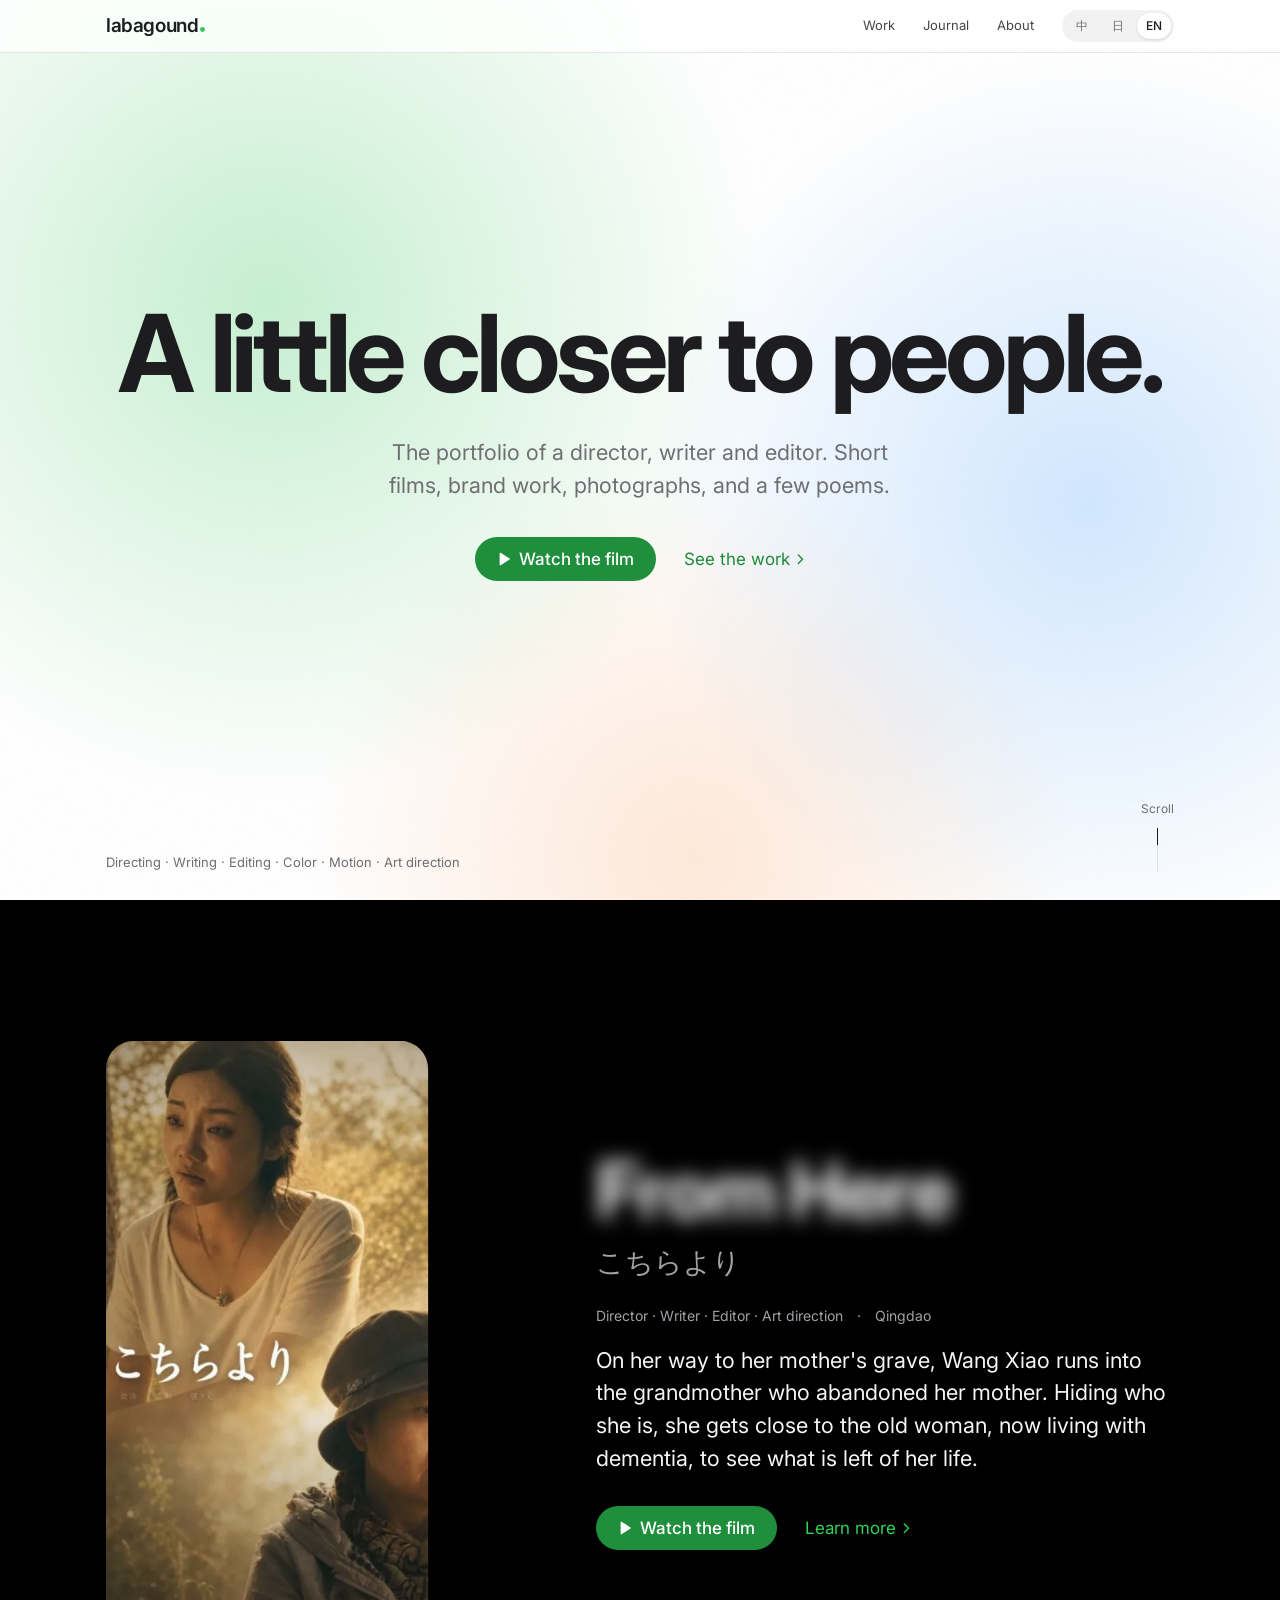
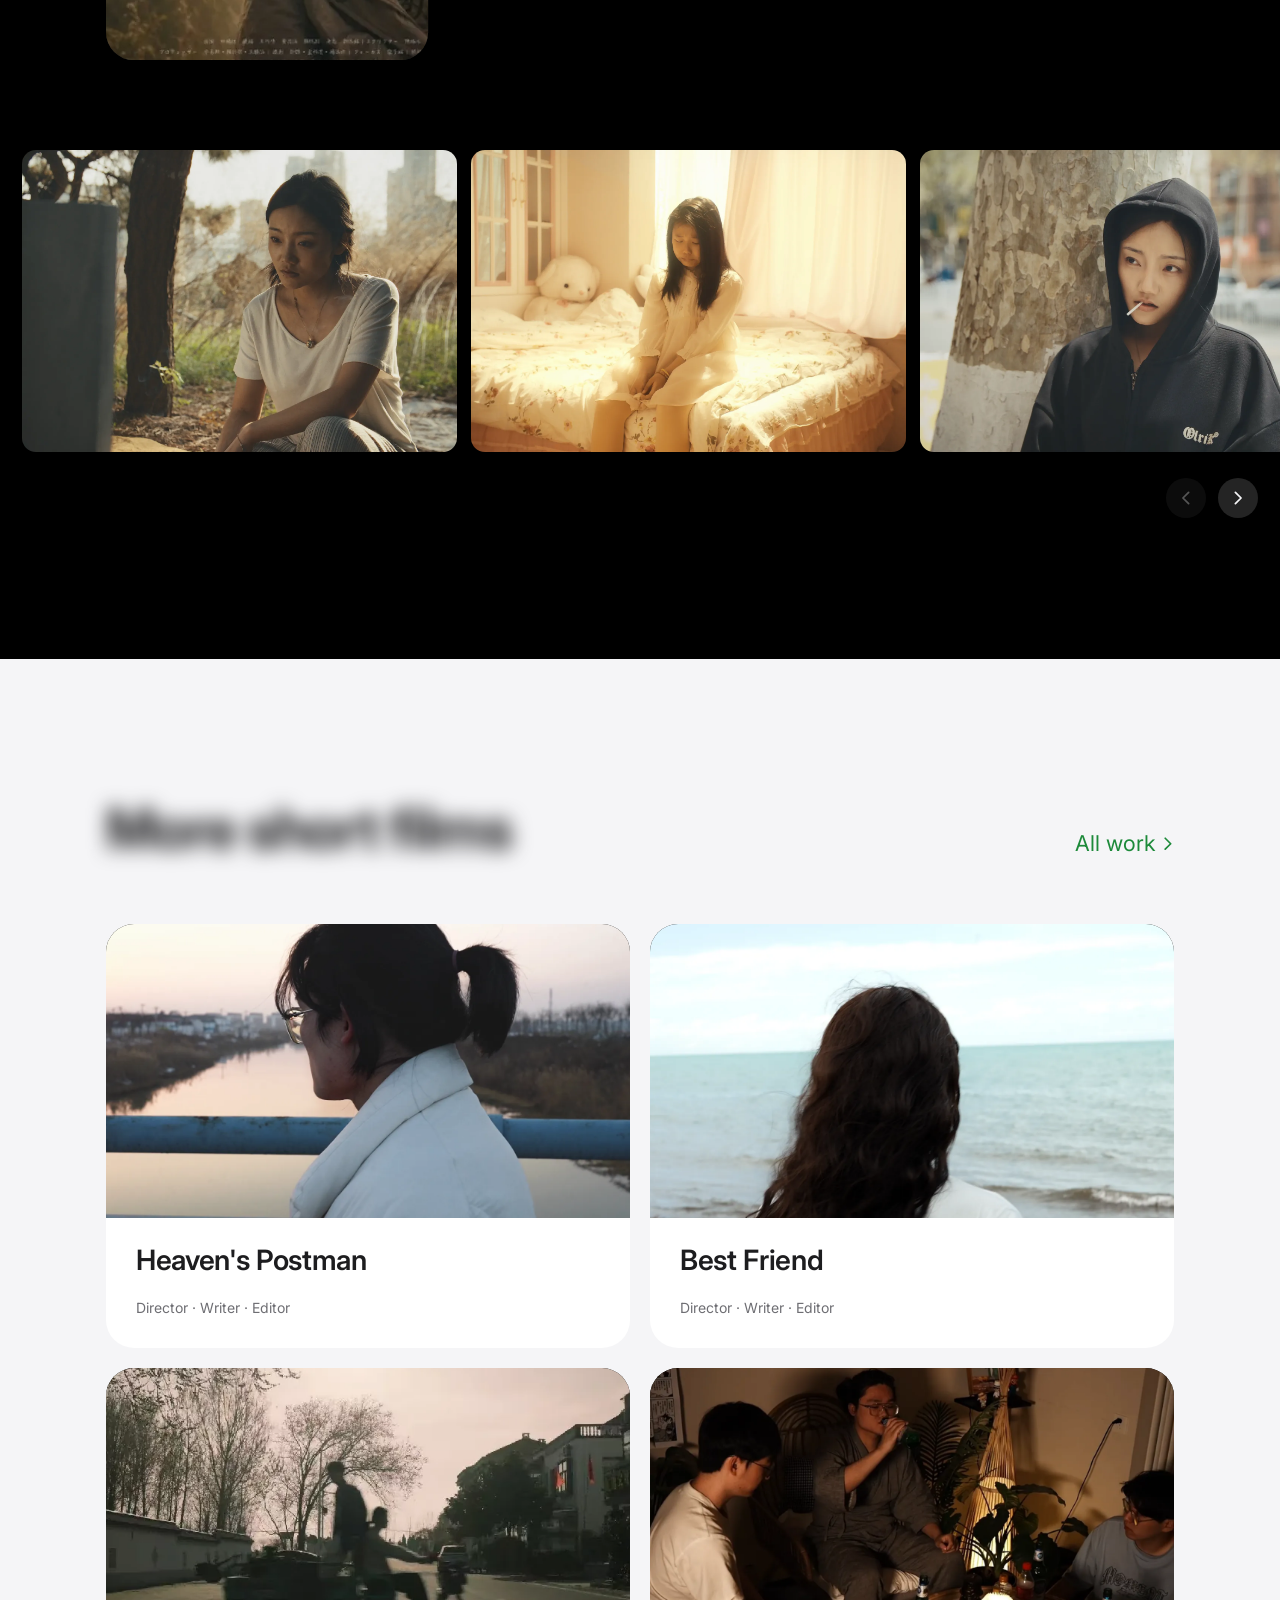
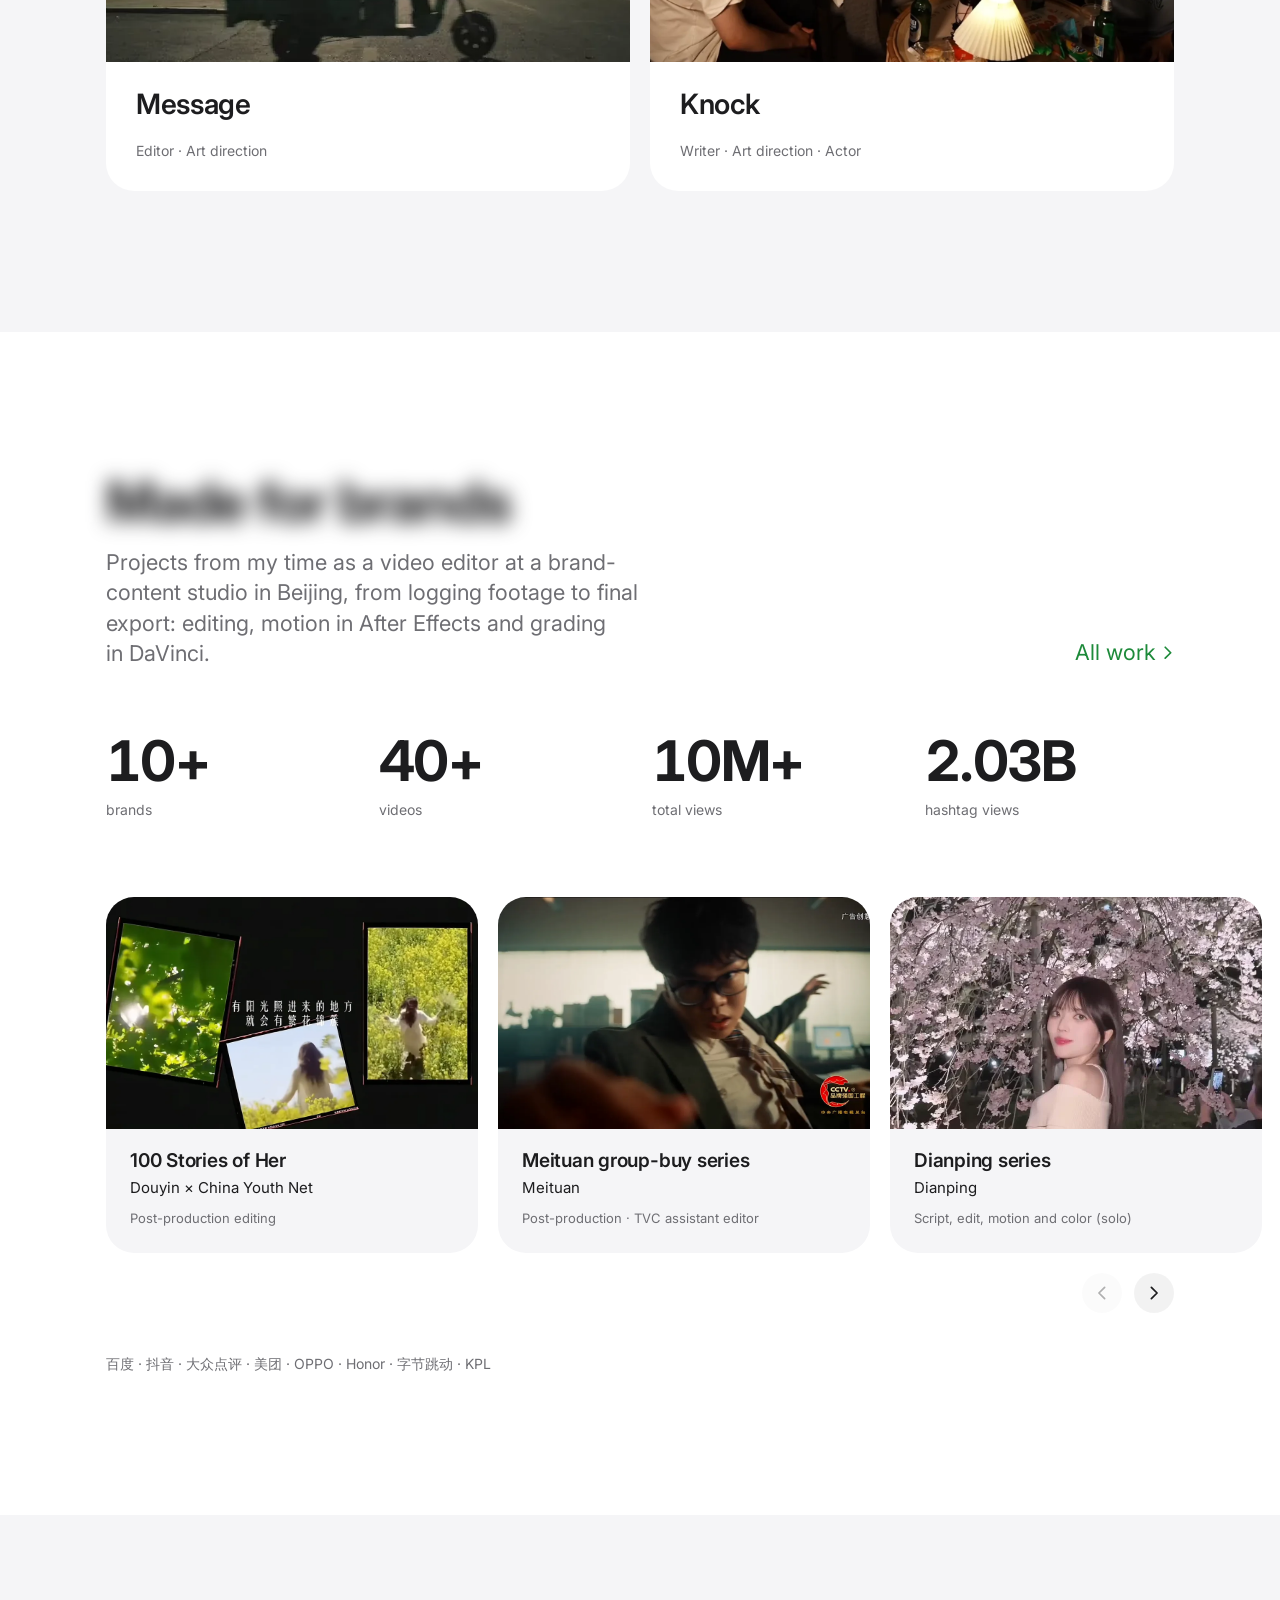
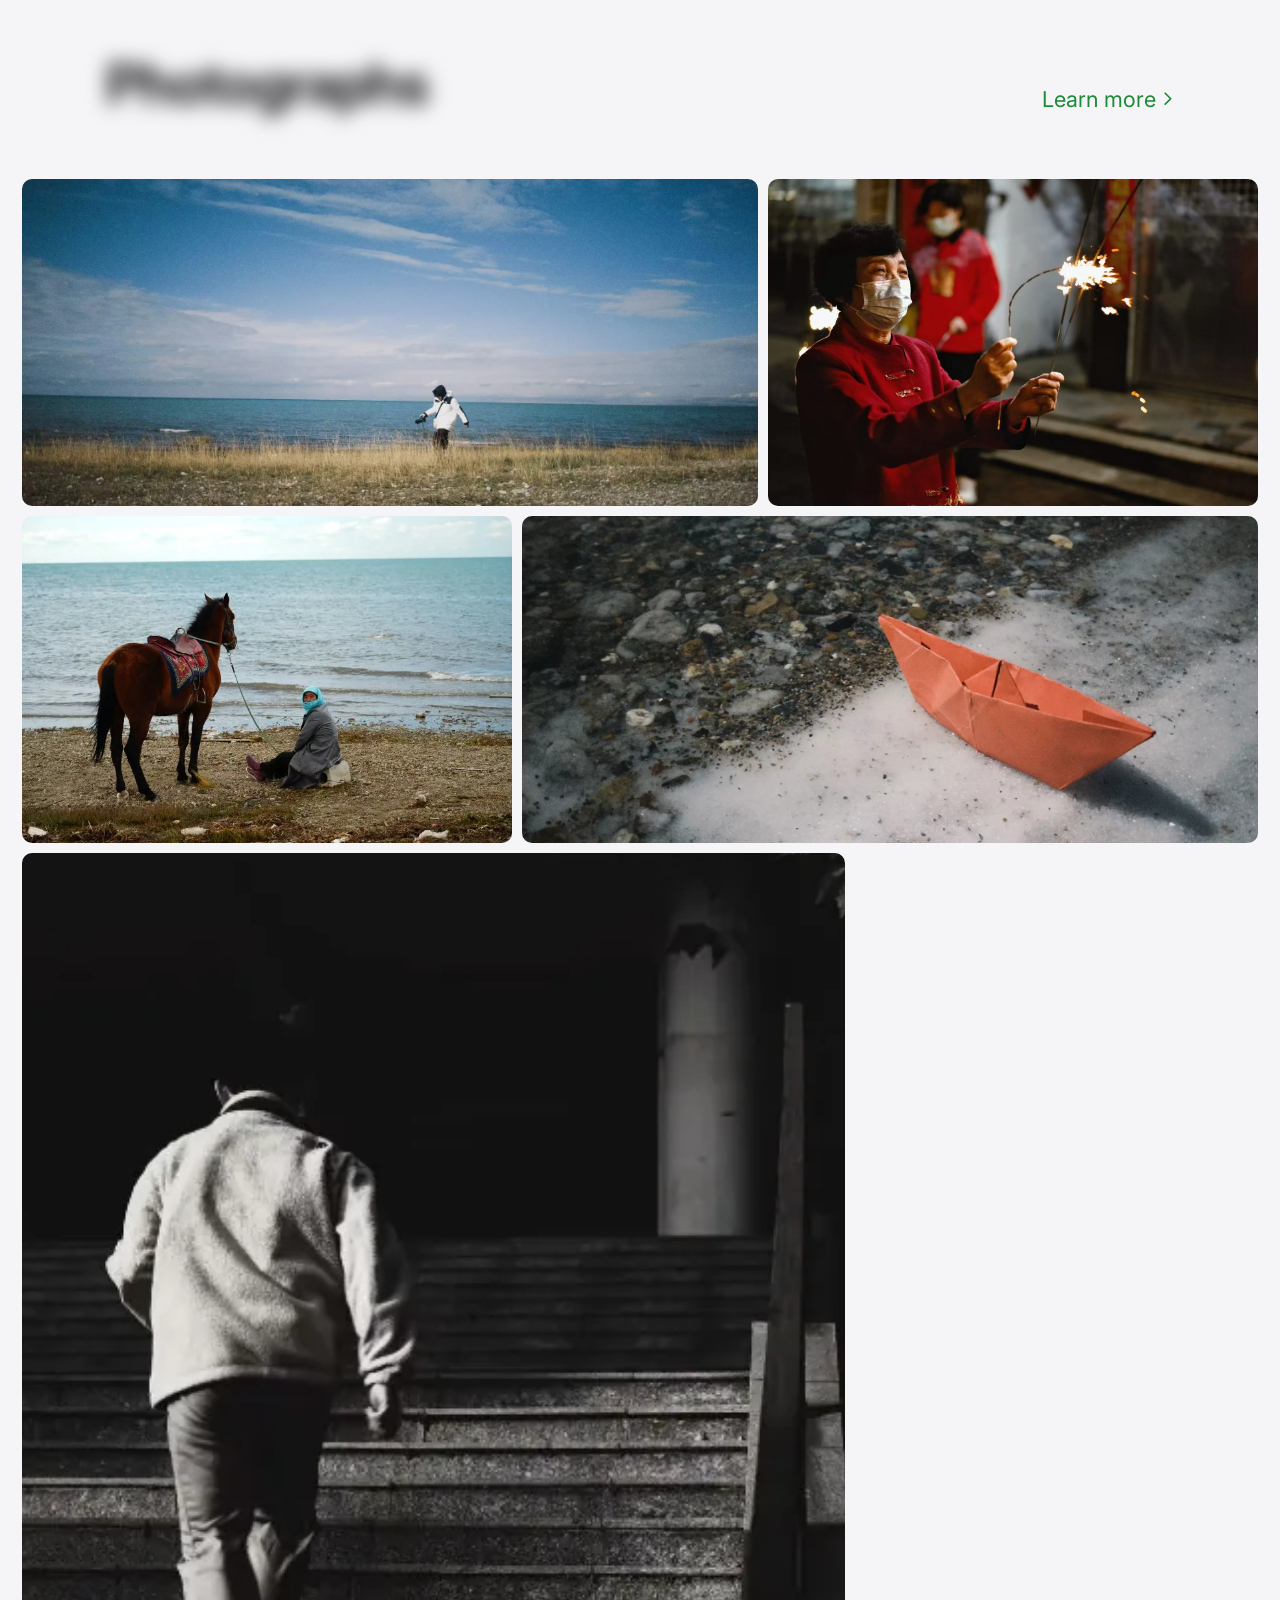
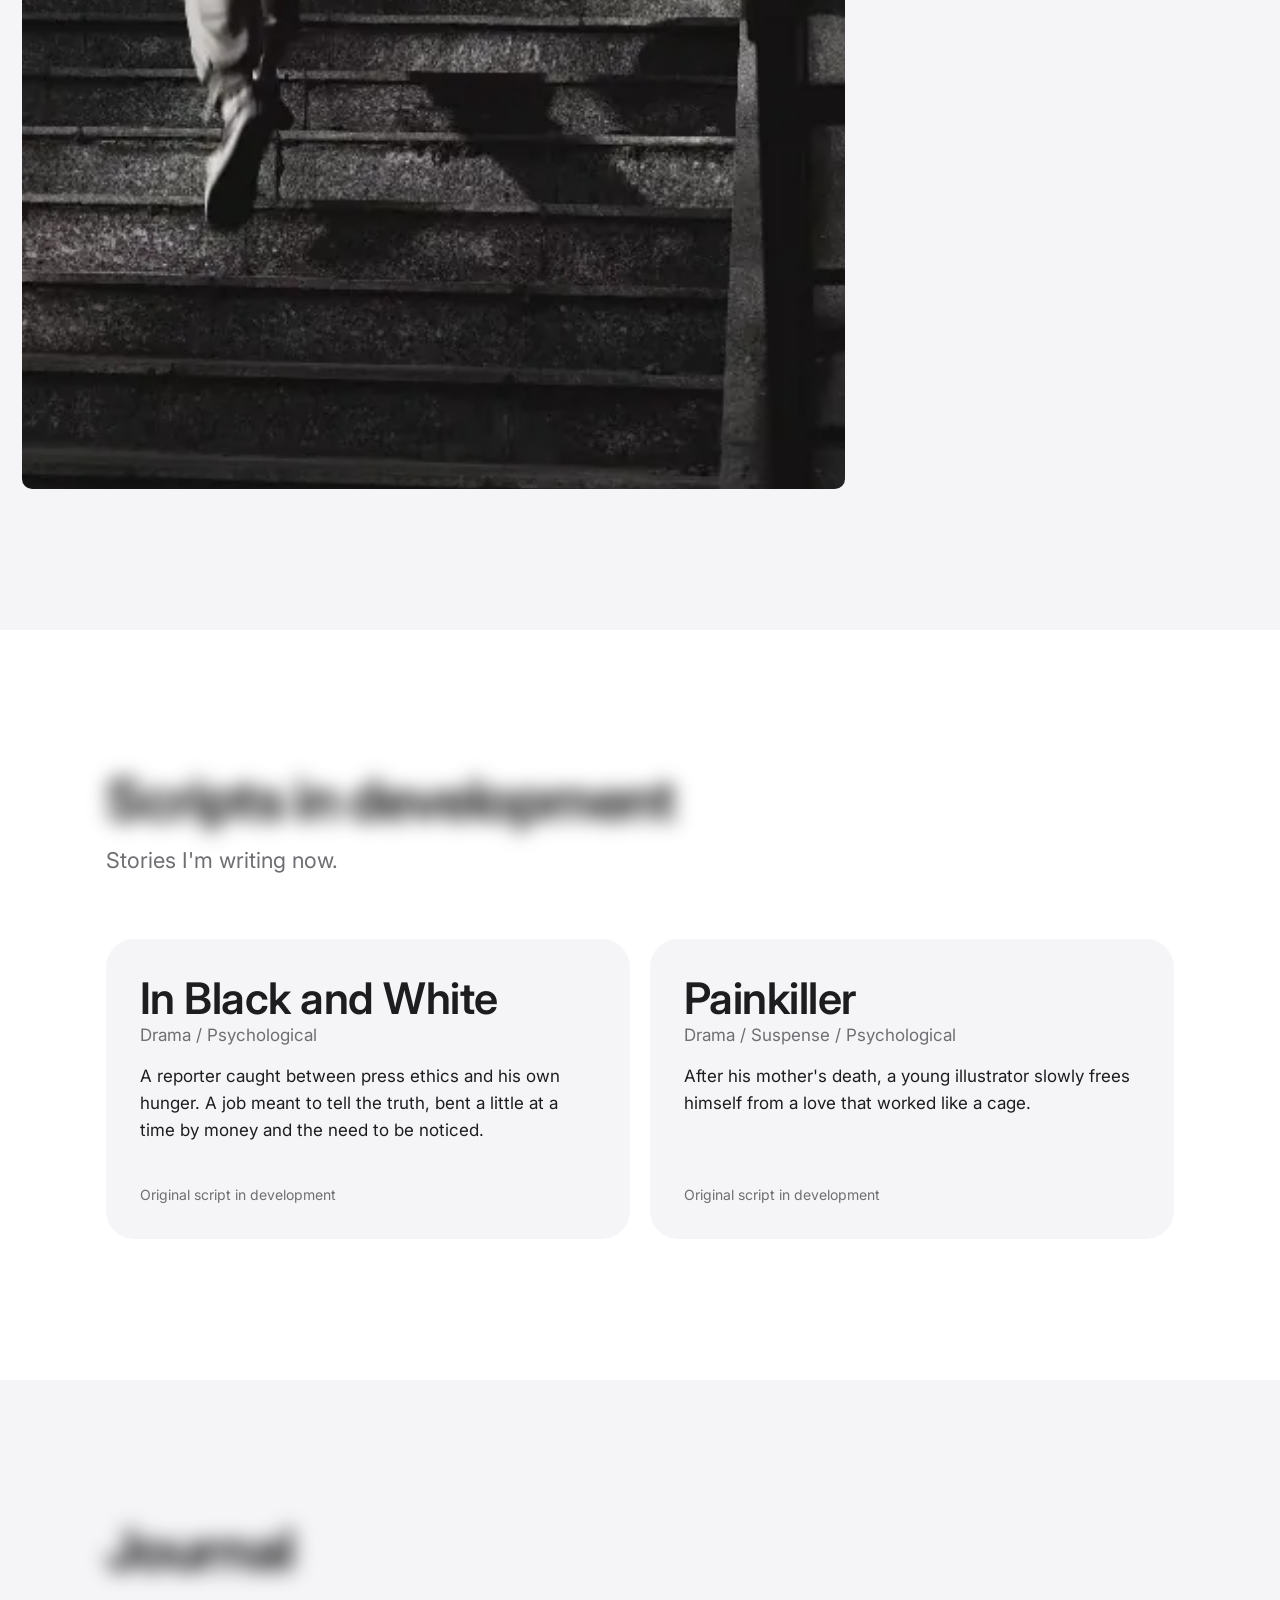
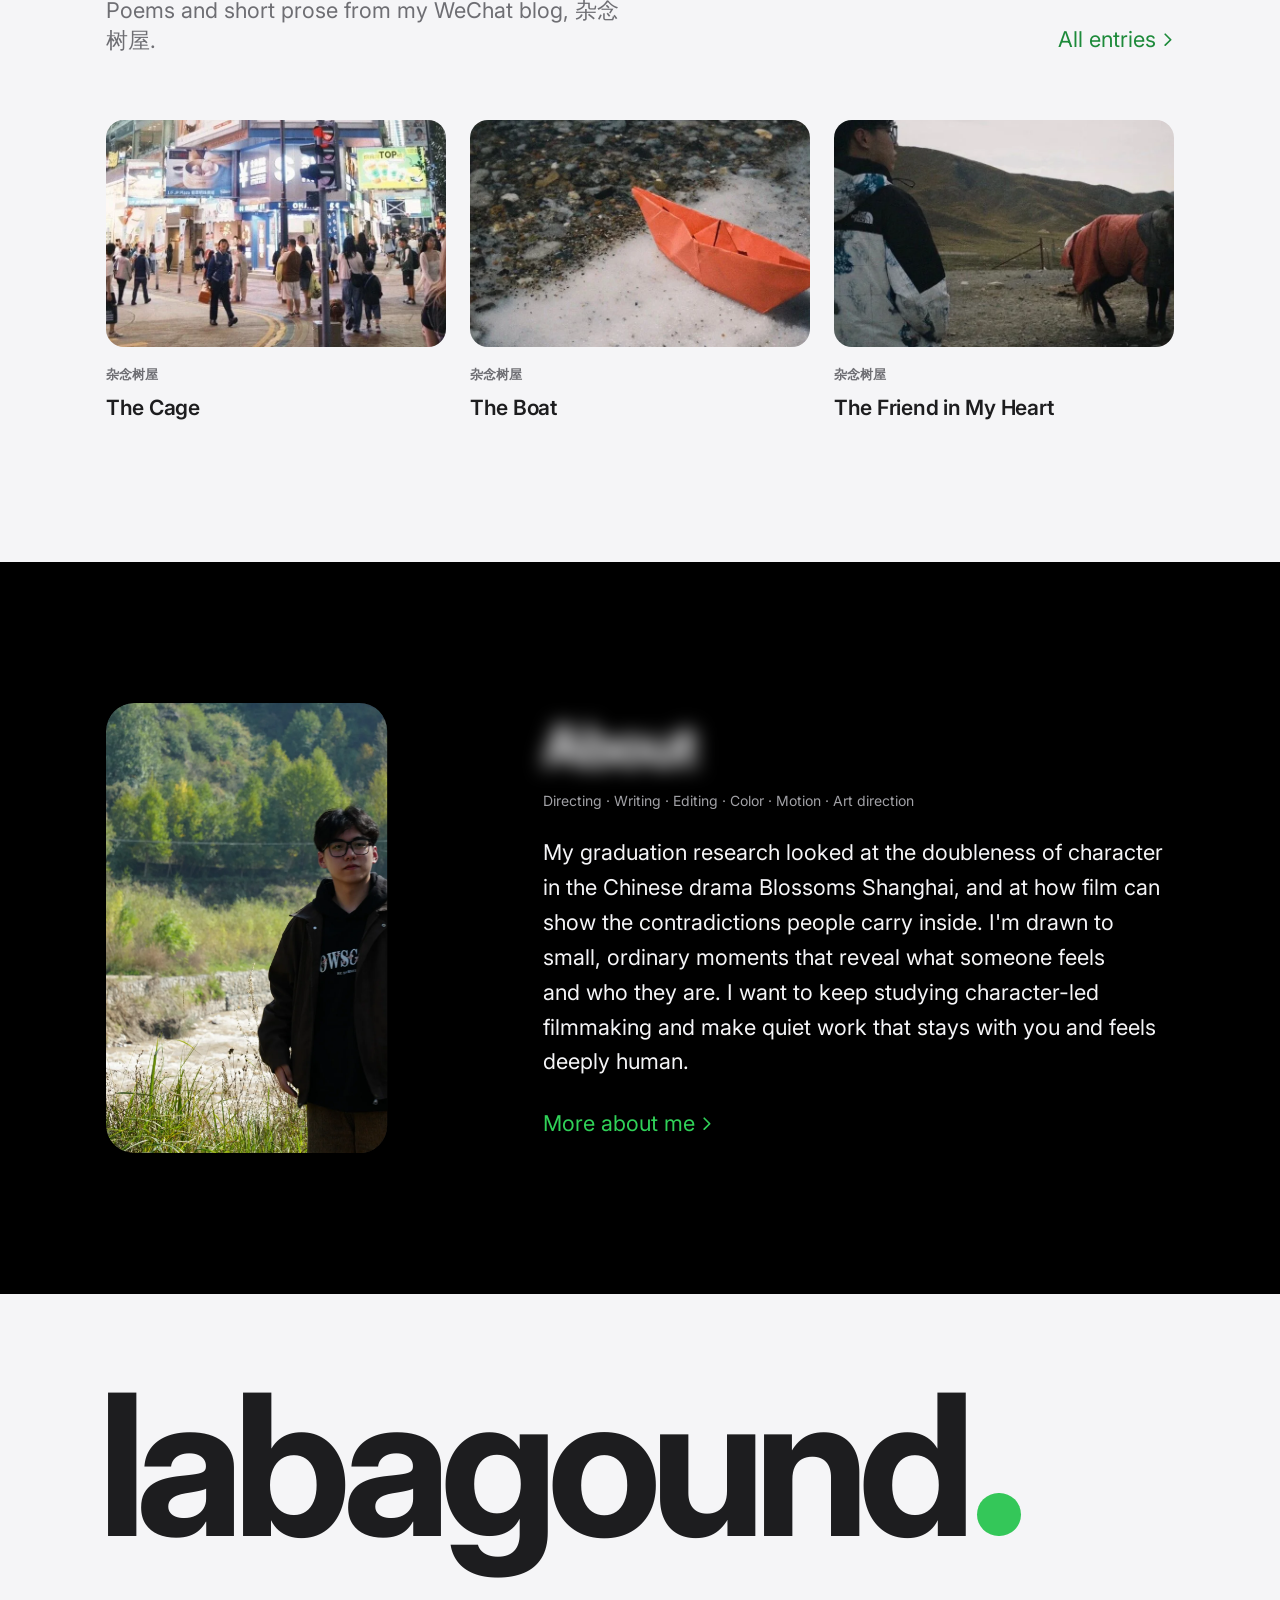
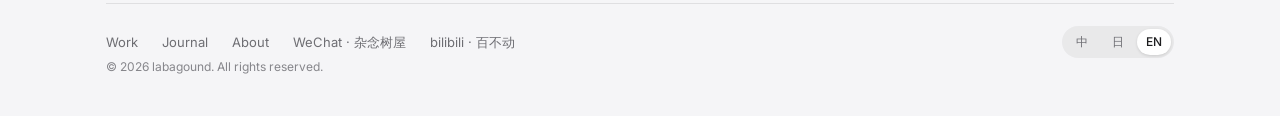
==== index.html @ 17f880ca "labagound website: portfolio + journal (zh/ja/en) Static site for labagound.cc. Content lives in con" ====
<!doctype html>
<html lang="ja">
<head>
<meta charset="utf-8">
<meta name="viewport" content="width=device-width, initial-scale=1, viewport-fit=cover">
<title>labagound</title>
<meta name="description" content="">
<meta name="theme-color" content="#ffffff" media="(prefers-color-scheme: light)">
<meta name="theme-color" content="#000000" media="(prefers-color-scheme: dark)">
<link rel="preconnect" href="https://fonts.googleapis.com">
<link rel="preconnect" href="https://fonts.gstatic.com" crossorigin>
<link rel="stylesheet" href="https://fonts.googleapis.com/css2?family=Inter:wght@400;500;600;700&display=swap">
<link rel="stylesheet" href="assets/site.css">
<link rel="icon" href="data:image/svg+xml,%3Csvg xmlns='http://www.w3.org/2000/svg' viewBox='0 0 32 32'%3E%3Crect width='32' height='32' rx='8' fill='%23000'/%3E%3Crect x='6' y='11' width='20' height='10' rx='1.5' fill='%23fff'/%3E%3C/svg%3E">
</head>
<body>
<header class="nav" id="nav"></header>
<main id="main"></main>
<footer class="foot" id="foot"></footer>
<noscript><p style="padding:40px;text-align:center">This site needs JavaScript. / 本网站需要 JavaScript。 / このサイトには JavaScript が必要です。</p></noscript>
<script src="content/content.js"></script>
<script src="assets/site.js"></script>
</body>
</html>
---- assets/site.css ----
/* labagound — layout: Apple-style alternating bands (white / soft grey / cinema black),
   one 1068px reading grid, media allowed to run to 1440px; every work is seen through a film frame. */
:root {
  --bg: #ffffff;
  --bg-alt: #f5f5f7;
  --surface: #ffffff;
  --ink: #1d1d1f;
  --ink-2: #6e6e73;
  --ink-3: #86868b;
  --link: #1d8a3a;
  --btn: #1f8f3d;
  --btn-hover: #239b44;
  --btn-ink: #ffffff;
  --nav-bg: rgba(255, 255, 255, 0.76);
  --line: rgba(0, 0, 0, 0.09);
  --chip: rgba(0, 0, 0, 0.05);
  --chip-on: #1d1d1f;
  --chip-on-ink: #ffffff;
  --cinema: #000000;
  --cinema-alt: #161617;
  --cinema-ink: #f5f5f7;
  --cinema-2: #a1a1a6;
  --cinema-link: #30d158;
  --frame: #000000;
  --sel: rgba(52, 199, 89, 0.24);
  --focus: #1f8f3d;
  --dot: #34c759;
  --orb-1: rgba(52, 199, 89, 0.28);
  --orb-2: rgba(64, 156, 255, 0.24);
  --orb-3: rgba(255, 170, 110, 0.26);
  --grain-o: 0.05;

  --f-latin: "SF Pro Display", "SF Pro Text", -apple-system, BlinkMacSystemFont, "Inter", "Helvetica Neue", Helvetica, Arial;
  --f-zh: "PingFang SC", "Hiragino Sans GB", "Noto Sans SC", "Noto Sans CJK SC", "Microsoft YaHei", sans-serif;
  --f-ja: "Hiragino Sans", "Hiragino Kaku Gothic ProN", "Noto Sans JP", "Noto Sans CJK JP", "Yu Gothic", YuGothic, Meiryo, sans-serif;

  --t-hero: clamp(44px, 7.4vw, 96px);
  --t-h1: clamp(40px, 6vw, 80px);
  --t-h2: clamp(32px, 4.6vw, 56px);
  --t-h3: clamp(22px, 2.3vw, 28px);
  --t-lead: clamp(19px, 1.7vw, 24px);
  --t-body: 17px;
  --t-small: 14px;
  --t-micro: 12px;

  --wrap: 1068px;
  --wide: 1440px;
  --r-tile: 28px;
  --r-img: 18px;
  --band: clamp(88px, 11vw, 160px);
  --ease: cubic-bezier(0.22, 1, 0.36, 1);
}
@media (prefers-color-scheme: dark) {
  :root:not([data-theme="light"]) {
    --bg: #000000; --bg-alt: #101011; --surface: #1d1d1f; --ink: #f5f5f7; --ink-2: #a1a1a6; --ink-3: #86868b;
    --link: #30d158; --btn: #1f8f3d; --btn-hover: #26a046; --btn-ink: #ffffff; --nav-bg: rgba(22, 22, 23, 0.76);
    --line: rgba(255, 255, 255, 0.12); --chip: rgba(255, 255, 255, 0.08); --chip-on: #f5f5f7; --chip-on-ink: #1d1d1f;
    --cinema: #000000; --cinema-alt: #161617; --cinema-ink: #f5f5f7; --cinema-2: #a1a1a6; --cinema-link: #30d158;
    --frame: #000000; --sel: rgba(48, 209, 88, 0.30); --focus: #30d158; --dot: #30d158; --orb-1: rgba(48, 209, 88, 0.16); --orb-2: rgba(41, 151, 255, 0.16); --orb-3: rgba(255, 159, 90, 0.10); --grain-o: 0.08;
    color-scheme: dark;
  }
}
:root[data-theme="dark"] {
  --bg: #000000; --bg-alt: #101011; --surface: #1d1d1f; --ink: #f5f5f7; --ink-2: #a1a1a6; --ink-3: #86868b;
  --link: #30d158; --btn: #1f8f3d; --btn-hover: #26a046; --btn-ink: #ffffff; --nav-bg: rgba(22, 22, 23, 0.76);
  --line: rgba(255, 255, 255, 0.12); --chip: rgba(255, 255, 255, 0.08); --chip-on: #f5f5f7; --chip-on-ink: #1d1d1f;
  --cinema: #000000; --cinema-alt: #161617; --cinema-ink: #f5f5f7; --cinema-2: #a1a1a6; --cinema-link: #30d158;
  --frame: #000000; --sel: rgba(48, 209, 88, 0.30); --focus: #30d158; --dot: #30d158; --orb-1: rgba(48, 209, 88, 0.16); --orb-2: rgba(41, 151, 255, 0.16); --orb-3: rgba(255, 159, 90, 0.10); --grain-o: 0.08;
  color-scheme: dark;
}

/* ---------- base ---------- */
*, *::before, *::after { box-sizing: border-box; }
html { -webkit-text-size-adjust: 100%; scroll-padding-top: calc(64px + env(safe-area-inset-top, 0px)); }
body {
  margin: 0;
  background: var(--bg);
  color: var(--ink);
  font-family: var(--f-latin), var(--f-zh);
  font-size: var(--t-body);
  line-height: 1.5;
  -webkit-font-smoothing: antialiased;
  -moz-osx-font-smoothing: grayscale;
  text-rendering: optimizeLegibility;
  overflow-x: hidden;
}
html:lang(ja) body { font-family: var(--f-latin), var(--f-ja); line-height: 1.7; }
html:lang(zh-CN) body { font-family: var(--f-latin), var(--f-zh); line-height: 1.7; }
body::before { content: ""; position: fixed; inset: 0 0 auto; height: env(safe-area-inset-top, 0px); z-index: 60; background: var(--nav-bg); }
::selection { background: var(--sel); }
img { max-width: 100%; display: block; }
a { color: var(--link); text-decoration: none; text-underline-offset: 0.18em; }
a:hover { text-decoration: underline; }
:focus-visible { outline: 2px solid var(--focus); outline-offset: 3px; border-radius: 6px; }
button { font: inherit; color: inherit; }
h1, h2, h3 { margin: 0; text-wrap: balance; font-weight: 700; }
p { margin: 0; text-wrap: pretty; }
html:lang(en) h1, html:lang(en) h2 { letter-spacing: -0.022em; }
html:lang(en) h3 { letter-spacing: -0.012em; }
.num { font-variant-numeric: tabular-nums; }

* { scrollbar-width: thin; scrollbar-color: var(--ink-3) transparent; }
::-webkit-scrollbar { height: 8px; width: 10px; }
::-webkit-scrollbar-thumb { background: var(--ink-3); border-radius: 8px; border: 2px solid transparent; background-clip: content-box; }

.wrap, .wide {
  margin-inline: auto;
  padding-left: max(22px, env(safe-area-inset-left, 0px));
  padding-right: max(22px, env(safe-area-inset-right, 0px));
}
.wrap { max-width: calc(var(--wrap) + 44px); }
.wide { max-width: calc(var(--wide) + 44px); }
.band { padding-block: var(--band); }
.band--alt { background: var(--bg-alt); }
.band--cinema { background: var(--cinema); color: var(--cinema-ink); }
.band--cinema a { color: var(--cinema-link); }
.skip { position: absolute; left: -999px; top: 8px; z-index: 100; background: var(--surface); padding: 8px 14px; border-radius: 10px; }
.skip:focus { left: 12px; }
.sr { position: absolute; width: 1px; height: 1px; overflow: hidden; clip: rect(0 0 0 0); white-space: nowrap; }

/* ---------- nav ---------- */
.nav {
  position: sticky; top: env(safe-area-inset-top, 0px); z-index: 50;
  background: var(--nav-bg);
  -webkit-backdrop-filter: saturate(180%) blur(20px);
  backdrop-filter: saturate(180%) blur(20px);
  border-bottom: 1px solid var(--line);
}
.nav__in { display: flex; align-items: center; gap: 28px; height: 52px; }
.nav__mark { font-weight: 600; font-size: 19px; color: var(--ink); letter-spacing: -0.02em; margin-right: auto; }
.nav__mark:hover { text-decoration: none; opacity: .72; }
.nav__links { display: flex; gap: 28px; }
.nav__links a { color: var(--ink); font-size: 13px; opacity: .82; }
.nav__links a:hover { opacity: 1; text-decoration: none; }
.nav__links a[aria-current="page"] { opacity: 1; font-weight: 600; }
.lang { display: inline-flex; background: var(--chip); border-radius: 999px; padding: 3px; gap: 2px; }
.lang button {
  border: 0; background: transparent; cursor: pointer; border-radius: 999px;
  font-size: 12px; font-weight: 500; min-width: 34px; height: 26px; padding: 0 9px; color: var(--ink-2);
  transition: background .25s var(--ease), color .25s var(--ease);
}
.lang button:hover { color: var(--ink); }
.lang button[aria-pressed="true"] { background: var(--surface); color: var(--ink); box-shadow: 0 1px 3px rgba(0,0,0,.12); }
.nav__menu { display: none; border: 0; background: none; width: 40px; height: 40px; margin-right: -8px; cursor: pointer; border-radius: 10px; }
.nav__menu svg { width: 18px; height: 18px; margin: auto; }
.sheet { display: none; }
@media (max-width: 720px) {
  .nav__links { display: none; }
  .nav__menu { display: grid; }
  .nav__in { gap: 12px; }
  .sheet[data-open="true"] {
    display: flex; flex-direction: column; position: fixed; inset: calc(53px + env(safe-area-inset-top, 0px)) 0 0; z-index: 49;
    background: var(--bg); overflow-y: auto; overscroll-behavior: contain;
    padding-block: 8px calc(24px + env(safe-area-inset-bottom, 0px));
    animation: sheet .35s var(--ease);
  }
  .sheet__in { display: flex; flex-direction: column; width: 100%; }
  .sheet__link {
    display: block; padding: 10px 0; font-size: 30px; font-weight: 600; color: var(--ink) !important;
    animation: sheetItem .45s var(--ease) both; animation-delay: calc(var(--i) * 50ms + 40ms);
  }
  .sheet__link:hover, .sheet__link:active { text-decoration: none; }
  .sheet__link[aria-current="page"] { color: var(--ink-2) !important; }
  @keyframes sheet { from { opacity: 0; } }
  @keyframes sheetItem { from { opacity: 0; transform: translateY(10px); } }
}

/* ---------- shared bits ---------- */
.more { display: inline-flex; align-items: center; gap: 2px; font-size: var(--t-lead); font-weight: 400; }
.more svg { width: .62em; height: .62em; margin-left: 3px; transition: transform .3s var(--ease); }
.more:hover svg { transform: translateX(3px); }
.more--sm { font-size: var(--t-body); }
.btn {
  display: inline-flex; align-items: center; gap: 8px; height: 44px; padding: 0 22px; border-radius: 999px;
  background: var(--btn); color: var(--btn-ink) !important; font-size: var(--t-body); font-weight: 500; border: 0; cursor: pointer;
  transition: background .2s, transform .2s var(--ease);
}
.btn:hover { background: var(--btn-hover); text-decoration: none; }
.btn:active { transform: scale(.97); }
.btn svg { width: 14px; height: 14px; }
.btn--ghost { background: transparent; color: var(--link) !important; box-shadow: inset 0 0 0 1px currentColor; }
.btn--ghost:hover { background: var(--chip); }
.band--cinema .btn--ghost { color: var(--cinema-ink) !important; }
.actions { display: flex; flex-wrap: wrap; align-items: center; gap: 14px 28px; }
.head { display: flex; flex-wrap: wrap; align-items: end; justify-content: space-between; gap: 16px 32px; margin-bottom: clamp(36px, 5vw, 64px); }
.head h2 { font-size: var(--t-h2); line-height: 1.07; }
.head p { color: var(--ink-2); font-size: var(--t-lead); max-width: 40ch; margin-top: 14px; line-height: 1.4; }
.head--center { flex-direction: column; align-items: center; text-align: center; }
.meta { color: var(--ink-2); font-size: var(--t-small); }
.band--cinema .meta { color: var(--cinema-2); }

/* ---------- hero ---------- */
.hero { padding-top: clamp(56px, 8vw, 104px); text-align: center; }
.hero h1 { font-size: var(--t-hero); line-height: 1.05; }
.hero__text { font-size: var(--t-lead); color: var(--ink-2); max-width: 34em; margin: 22px auto 0; line-height: 1.45; }
html:lang(en) .hero__text { max-width: 30em; }
.hero .actions { justify-content: center; margin-top: 28px; }
.hero__frame { margin: clamp(48px, 6vw, 80px) auto 0; max-width: var(--wide); --lb: 1; }
.hero__frame .shot {
  aspect-ratio: 16 / 9; width: 100%; background: var(--frame); overflow: hidden;
  clip-path: inset(calc(var(--lb) * 12.8%) calc(var(--lb) * var(--side, 22px)) round calc(var(--lb) * 22px + 0px));
  will-change: clip-path;
}
.hero__frame .shot img { width: 100%; height: 100%; object-fit: cover; transform: scale(calc(1 + var(--lb) * 0.06)); transform-origin: 50% 60%; }
.hero__cap { text-align: center; margin-top: 14px; padding-inline: 22px; }

/* ---------- featured film (cinema) ---------- */
.feature { display: grid; grid-template-columns: minmax(0, 5fr) minmax(0, 7fr); gap: clamp(32px, 6vw, 88px); align-items: center; }
.feature__poster { border-radius: var(--r-img); overflow: hidden; aspect-ratio: 2 / 3; background: var(--cinema-alt); max-width: 420px; }
.feature__poster img { width: 100%; height: 100%; object-fit: cover; }
.feature__title { font-size: var(--t-h1); line-height: 1.04; }
.feature__alt { font-size: var(--t-h3); color: var(--cinema-2); font-weight: 500; margin-top: 10px; }
.feature__roles { margin-top: 22px; color: var(--cinema-2); font-size: var(--t-small); }
.feature__sum { font-size: var(--t-lead); line-height: 1.5; margin-top: 18px; max-width: 32em; }
.feature .actions { margin-top: 32px; }
.strip-wrap { margin-top: clamp(56px, 7vw, 96px); }
.strip {
  display: grid; grid-auto-flow: column; grid-auto-columns: clamp(260px, 34vw, 460px); gap: 14px;
  overflow-x: auto; scroll-snap-type: x mandatory; scroll-padding-inline: max(22px, calc((100vw - var(--wide)) / 2 + 22px));
  padding-inline: max(22px, calc((100vw - var(--wide)) / 2 + 22px)); padding-bottom: 6px;
  scrollbar-width: none;
}
.strip::-webkit-scrollbar { display: none; }
.strip .ph { scroll-snap-align: start; border: 0; padding: 0; background: var(--cinema-alt); border-radius: 14px; overflow: hidden; aspect-ratio: 1.44; }
.strip img { width: 100%; height: 100%; object-fit: cover; transition: transform .6s var(--ease), opacity .3s; }

.paddles { display: flex; justify-content: flex-end; gap: 12px; margin-top: 20px; }
.paddle {
  width: 40px; height: 40px; border-radius: 50%; border: 0; cursor: pointer; display: grid; place-items: center;
  background: rgba(255,255,255,.14); color: var(--cinema-ink); transition: background .2s, opacity .2s;
}
.paddle:hover { background: rgba(255,255,255,.24); }
.paddle:disabled { opacity: .35; cursor: default; }
.paddle svg { width: 14px; height: 14px; }
.band:not(.band--cinema) .paddle { background: var(--chip); color: var(--ink); }
.band:not(.band--cinema) .paddle:hover { background: var(--line); }

/* ---------- tiles (films / works) ---------- */
.tiles { display: grid; grid-template-columns: repeat(2, minmax(0, 1fr)); gap: 20px; }
.tile {
  display: flex; flex-direction: column; background: var(--surface); border-radius: var(--r-tile); overflow: hidden;
  color: var(--ink); transition: transform .5s var(--ease), box-shadow .5s var(--ease);
}
.band--alt .tile { background: var(--surface); }
.band:not(.band--alt) .tile { background: var(--bg-alt); }
.tile:hover { text-decoration: none; transform: translateY(-4px); box-shadow: 0 18px 40px -18px rgba(0,0,0,.28); }
.tile__img { aspect-ratio: 16 / 9; background: var(--frame); overflow: hidden; }
.tile__img img { width: 100%; height: 100%; object-fit: cover; transition: transform .8s var(--ease); }
.tile:hover .tile__img img { transform: scale(1.04); }
.tile__body { padding: 26px 30px 30px; display: flex; flex-direction: column; gap: 6px; flex: 1; }
.tile__title { font-size: var(--t-h3); line-height: 1.15; font-weight: 600; }
.tile__alt { color: var(--ink-2); font-size: var(--t-body); }
.tile__roles { color: var(--ink-2); font-size: var(--t-small); margin-top: auto; padding-top: 14px; }
.tile--wide { grid-column: 1 / -1; }
.tile--wide .tile__img { aspect-ratio: 2.39 / 1; }
.tile--text { justify-content: space-between; min-height: 300px; }
.tile--text .tile__body { padding: 34px; gap: 14px; }
.tile--text .tile__title { font-size: clamp(30px, 3.4vw, 44px); }
.tile--text .tile__sum { font-size: var(--t-body); color: var(--ink); line-height: 1.6; }

/* ---------- brand work ---------- */
.stats { display: grid; grid-template-columns: repeat(4, minmax(0, 1fr)); gap: 24px; margin-bottom: clamp(48px, 6vw, 80px); }
.stat__v { font-size: clamp(36px, 4.4vw, 56px); font-weight: 700; line-height: 1; letter-spacing: -0.03em; }
.stat__l { color: var(--ink-2); font-size: var(--t-small); margin-top: 10px; }
.cards {
  display: grid; grid-auto-flow: column; grid-auto-columns: clamp(280px, 30vw, 372px); gap: 20px;
  overflow-x: auto; scroll-snap-type: x mandatory; scrollbar-width: none;
  padding-inline: max(22px, calc((100vw - var(--wrap)) / 2)); scroll-padding-inline: max(22px, calc((100vw - var(--wrap)) / 2));
  padding-bottom: 28px; margin-bottom: -28px;
}
.cards::-webkit-scrollbar { display: none; }
.card {
  scroll-snap-align: start; display: flex; flex-direction: column; background: var(--bg-alt); border-radius: var(--r-tile);
  overflow: hidden; color: var(--ink); transition: transform .5s var(--ease);
}
.band--alt .card { background: var(--surface); }
.card:hover { text-decoration: none; transform: scale(1.012); }
.card__img { aspect-ratio: 16 / 10; background: var(--frame); overflow: hidden; }
.card__img img { width: 100%; height: 100%; object-fit: cover; }
.card__img img.is-tall { object-fit: contain; }
.card__body { padding: 24px 26px 28px; display: flex; flex-direction: column; gap: 8px; flex: 1; }
.card__client { color: var(--ink-2); font-size: var(--t-small); }
.card__title { font-size: 21px; line-height: 1.25; font-weight: 600; }
.card__sum { font-size: 15px; line-height: 1.55; color: var(--ink); display: -webkit-box; -webkit-line-clamp: 4; -webkit-box-orient: vertical; overflow: hidden; }
.card__role { color: var(--ink-2); font-size: 13px; margin-top: auto; padding-top: 10px; }
.brands { margin-top: 40px; color: var(--ink-2); font-size: var(--t-small); }

/* ---------- photos: justified rows ---------- */
.just { display: flex; flex-direction: column; gap: 10px; }
.just__row { display: flex; gap: 10px; }
.just__row .ph {
  flex: var(--ar, 1.5) 1 0; aspect-ratio: var(--ar, 1.5); min-width: 0; width: 0; padding: 0; border: 0; overflow: hidden;
  background: var(--bg-alt); border-radius: 10px; }
.just__row .ph img { width: 100%; height: 100%; object-fit: cover; transition: transform .8s var(--ease); }

.just__row--last button { flex-grow: 0; flex-basis: calc(var(--ar, 1.5) * var(--h, 300px)); width: auto; }

/* ---------- journal ---------- */
.posts { display: grid; grid-template-columns: repeat(3, minmax(0, 1fr)); gap: 40px 24px; }
.post { color: var(--ink); display: flex; flex-direction: column; gap: 10px; }
.post:hover { text-decoration: none; }
.post__img { aspect-ratio: 3 / 2; border-radius: var(--r-img); overflow: hidden; background: var(--bg-alt); margin-bottom: 8px; }
.post__img img { width: 100%; height: 100%; object-fit: cover; transition: transform .8s var(--ease); }
.post:hover .post__img img { transform: scale(1.04); }
.post__tag { font-size: 13px; color: var(--ink-2); font-weight: 600; }
.post__title { font-size: 21px; line-height: 1.3; font-weight: 600; }
.post:hover .post__title { color: var(--link); }
.post__ex { font-size: 15px; color: var(--ink-2); line-height: 1.55; }
.post__date { font-size: 13px; color: var(--ink-3); }
.posts--list { grid-template-columns: 1fr; gap: 0; }
.posts--list .post { display: grid; grid-template-columns: minmax(0, 1fr) minmax(0, 2fr); gap: 32px; align-items: center; padding-block: 32px; border-top: 1px solid var(--line); }
.posts--list .post__img { margin: 0; }
.posts--list .post__txt { display: flex; flex-direction: column; gap: 10px; }
.posts--list .post__title { font-size: var(--t-h3); }

/* ---------- about ---------- */
.about { display: grid; grid-template-columns: minmax(0, 4fr) minmax(0, 8fr); gap: clamp(28px, 6vw, 96px); }
.about h2 { font-size: var(--t-h2); line-height: 1.07; }
.about__text p { font-size: var(--t-lead); line-height: 1.55; }
.about__text p + p { margin-top: 1em; }
.about__skills { margin-top: 32px; color: var(--cinema-2); }
.about .actions { margin-top: 36px; }
.copy { display: inline-flex; align-items: center; gap: 12px; flex-wrap: wrap; }
.copy code { font-family: inherit; font-size: var(--t-lead); user-select: all; }
.copy button { border: 0; background: rgba(255,255,255,.14); color: var(--cinema-ink); border-radius: 999px; height: 32px; padding: 0 14px; cursor: pointer; font-size: 13px; }
.copy button:hover { background: rgba(255,255,255,.24); }

/* ---------- footer ---------- */
.foot { background: var(--bg-alt); padding-block: 72px 40px; overflow: hidden; }
.foot__mark { font-size: clamp(56px, 15.4vw, 212px); font-weight: 700; letter-spacing: -0.055em; line-height: 1; color: var(--ink); margin-left: -0.04em; }
.foot__row { display: flex; flex-wrap: wrap; align-items: center; justify-content: space-between; gap: 18px 32px; margin-top: 40px; padding-top: 22px; border-top: 1px solid var(--line); }
.foot__links { display: flex; flex-wrap: wrap; gap: 8px 24px; font-size: 13px; }
.foot__links a { color: var(--ink-2); }
.foot__copy { font-size: 12px; color: var(--ink-3); }

/* ---------- page headers ---------- */
.page-head { padding-top: clamp(56px, 8vw, 104px); padding-bottom: clamp(40px, 5vw, 64px); }
.page-head h1 { font-size: var(--t-h1); line-height: 1.04; }
.page-head p { font-size: var(--t-lead); color: var(--ink-2); margin-top: 14px; }
.chips { display: flex; flex-wrap: wrap; gap: 8px; margin-top: 32px; }
.chip { height: 36px; padding: 0 16px; border-radius: 999px; border: 0; background: var(--chip); color: var(--ink); font-size: 14px; cursor: pointer; transition: background .2s, color .2s; display: inline-flex; align-items: center; gap: 8px; }
.chip:hover { text-decoration: none; background: var(--line); }
.chip[aria-current="true"] { background: var(--chip-on); color: var(--chip-on-ink); }
.chip span { opacity: .55; font-variant-numeric: tabular-nums; }

/* ---------- work detail ---------- */
.w-head { text-align: center; padding-top: clamp(56px, 8vw, 104px); }
.w-head__client { font-size: var(--t-lead); color: var(--ink-2); margin-bottom: 12px; }
.w-head h1 { font-size: var(--t-h1); line-height: 1.04; }
.w-head__alt { font-size: var(--t-h3); color: var(--ink-2); font-weight: 500; margin-top: 12px; }
.w-head__meta { display: flex; flex-wrap: wrap; justify-content: center; gap: 6px 22px; margin-top: 22px; color: var(--ink-2); font-size: var(--t-small); }
.w-frame { max-width: var(--wide); margin: clamp(40px, 5vw, 72px) auto 0; padding-inline: max(22px, env(safe-area-inset-left, 0px)) max(22px, env(safe-area-inset-right, 0px)); }
.w-frame__in { aspect-ratio: 2.39 / 1; background: var(--frame); border-radius: var(--r-img); overflow: hidden; }
.w-frame__in img { width: 100%; height: 100%; object-fit: cover; }
.w-frame__in img.is-tall { object-fit: contain; }
.w-intro { display: grid; grid-template-columns: minmax(0, 1fr) auto; gap: 32px 64px; align-items: start; padding-top: clamp(48px, 6vw, 80px); }
.w-intro__sum { font-size: var(--t-lead); line-height: 1.5; max-width: 36em; }
.w-intro .actions { justify-content: flex-end; }
.w-intro--poster { grid-template-columns: minmax(0, 260px) minmax(0, 1fr); }
.w-intro--poster .actions { justify-content: flex-start; margin-top: 28px; }
.w-poster { border-radius: 14px; overflow: hidden; aspect-ratio: 2/3; background: var(--frame); }
.w-poster img { width: 100%; height: 100%; object-fit: cover; }
.w-gallery { padding-top: clamp(64px, 8vw, 112px); }
.w-gallery h2, .w-section-title { font-size: var(--t-h3); font-weight: 600; margin-bottom: 24px; }
.w-next { display: grid; grid-template-columns: minmax(0, 1fr) minmax(0, 1fr); gap: 20px; }
.w-next a { display: flex; align-items: center; gap: 20px; padding: 18px; border-radius: 22px; background: var(--bg-alt); color: var(--ink); }
.w-next a:hover { text-decoration: none; background: var(--chip); }
.w-next__img { width: 120px; flex: none; aspect-ratio: 16/10; border-radius: 10px; overflow: hidden; background: var(--frame); }
.w-next__img img { width: 100%; height: 100%; object-fit: cover; }
.w-next small { display: block; color: var(--ink-2); font-size: 13px; }
.w-next strong { font-size: 19px; font-weight: 600; display: block; margin-top: 2px; }
.w-next a:last-child { justify-content: flex-end; text-align: right; }
.w-next a:last-child .w-next__img { order: 2; }

/* ---------- prose (markdown) ---------- */
.prose { max-width: 692px; margin-inline: auto; font-size: 19px; line-height: 1.7; }
html:lang(ja) .prose, html:lang(zh-CN) .prose { font-size: 18px; line-height: 1.9; }
.prose > * + * { margin-top: 1.1em; }
.prose h2 { font-size: clamp(26px, 2.6vw, 32px); line-height: 1.2; margin-top: 2.2em; }
.prose h3 { font-size: 22px; line-height: 1.3; margin-top: 1.8em; }
.prose h2 + *, .prose h3 + * { margin-top: .7em; }
.prose strong { font-weight: 600; }
.prose blockquote { margin-inline: 0; padding-left: 22px; border-left: 1px solid var(--ink); font-size: 1.15em; }
.prose ul, .prose ol { padding-left: 1.3em; }
.prose figure { margin: 2.2em 0; }
.prose figure img { border-radius: 14px; width: 100%; background: var(--bg-alt); }
.prose figcaption { color: var(--ink-2); font-size: 14px; margin-top: 10px; line-height: 1.5; }
.prose .fig-row { display: grid; grid-template-columns: repeat(var(--n, 2), minmax(0, 1fr)); gap: 12px; margin: 2.2em 0; }
.prose .fig-row figure { margin: 0; }
.prose .fig-row img { aspect-ratio: 4 / 3; object-fit: cover; }
.prose > figure:first-child, .prose > .fig-row:first-child { margin-top: 0; }
@media (min-width: 1000px) {
  .prose > figure, .prose > .fig-row { margin-inline: -140px; }
}
.prose a { text-decoration: underline; text-decoration-thickness: 1px; }

/* post */
.p-head { max-width: 860px; margin-inline: auto; padding-top: clamp(56px, 8vw, 104px); }
.p-head__meta { display: flex; gap: 14px; color: var(--ink-2); font-size: 14px; font-weight: 600; }
.p-head__meta time { font-weight: 400; color: var(--ink-3); }
.p-head h1 { font-size: clamp(34px, 4.6vw, 52px); line-height: 1.12; margin-top: 16px; }
.p-head p { font-size: var(--t-lead); color: var(--ink-2); margin-top: 18px; line-height: 1.5; max-width: 692px; }
.p-cover { max-width: 980px; margin: clamp(40px, 5vw, 64px) auto; padding-inline: 22px; }
.p-cover img { width: 100%; border-radius: var(--r-img); aspect-ratio: 16 / 9; object-fit: cover; background: var(--bg-alt); }

.empty { padding-block: 120px; text-align: center; }
.empty h1 { font-size: var(--t-h2); }
.empty p { color: var(--ink-2); margin: 14px 0 28px; }
.draft-bar { position: fixed; left: 50%; bottom: calc(16px + env(safe-area-inset-bottom, 0px)); transform: translateX(-50%); z-index: 80; background: #1d1d1f; color: #f5f5f7; font-size: 13px; padding: 10px 16px; border-radius: 999px; box-shadow: 0 10px 30px rgba(0,0,0,.25); }

/* ---------- lightbox ---------- */
.lb { border: 0; padding: 0; margin: 0; width: 100vw; height: 100dvh; max-width: none; max-height: none; background: rgba(0,0,0,.94); color: #f5f5f7; }
.lb::backdrop { background: rgba(0,0,0,.6); }
.lb[open] { display: grid; grid-template-rows: 1fr auto; animation: lbin .35s var(--ease); }
@keyframes lbin { from { opacity: 0; } }
.lb__stage { display: grid; place-items: center; min-height: 0; padding: 56px max(16px, env(safe-area-inset-right, 0px)) 8px max(16px, env(safe-area-inset-left, 0px)); }
.lb__stage img { max-width: 100%; max-height: 100%; object-fit: contain; border-radius: 6px; }
.lb__bar { display: flex; align-items: center; justify-content: center; gap: 16px; padding: 16px 16px calc(20px + env(safe-area-inset-bottom, 0px)); font-size: 13px; color: #a1a1a6; }
.lb button { width: 44px; height: 44px; border-radius: 50%; border: 0; background: rgba(255,255,255,.14); color: #f5f5f7; cursor: pointer; display: grid; place-items: center; }
.lb button:hover { background: rgba(255,255,255,.26); }
.lb button svg { width: 15px; height: 15px; }
.lb__close { position: absolute; top: calc(12px + env(safe-area-inset-top, 0px)); right: calc(12px + env(safe-area-inset-right, 0px)); }

/* ---------- motion ---------- */
@keyframes fadein { from { opacity: 0; transform: translateY(14px); } }
.fade-in { animation: fadein .8s var(--ease) both; }

/* ---------- responsive ---------- */
@media (max-width: 1000px) {
  .posts { grid-template-columns: repeat(2, minmax(0, 1fr)); }
  .stats { grid-template-columns: repeat(2, minmax(0, 1fr)); row-gap: 36px; }
}
@media (max-width: 760px) {
  .feature { grid-template-columns: 1fr; }
  .feature__poster { max-width: 240px; }
  .tiles { grid-template-columns: 1fr; }
  .tile--wide .tile__img { aspect-ratio: 16 / 9; }
  .posts { grid-template-columns: 1fr; }
  .posts--list .post { grid-template-columns: 1fr; gap: 16px; padding-block: 28px; }
  .about { grid-template-columns: 1fr; }
  .w-intro, .w-intro--poster { grid-template-columns: 1fr; }
  .w-intro .actions { justify-content: flex-start; }
  .w-poster { max-width: 200px; }
  .w-next { grid-template-columns: 1fr; }
  .w-next a:last-child { justify-content: flex-start; text-align: left; }
  .w-next a:last-child .w-next__img { order: 0; }
  .w-frame__in { aspect-ratio: 16 / 10; }
  .tile__body { padding: 22px 24px 26px; }
  .just, .just__row { gap: 6px; }
  .prose { font-size: 17px; }
  html:lang(ja) .prose, html:lang(zh-CN) .prose { font-size: 17px; }
  .hero__frame .shot { aspect-ratio: 4 / 3; clip-path: inset(calc(var(--lb) * 22%) calc(var(--lb) * 16px) round calc(var(--lb) * 16px)); }
}

/* ================= v2 ================= */
/* wordmark: the name with its green full stop */
.mark { white-space: nowrap; }
.dot { display: inline-block; width: .22em; height: .22em; border-radius: 50%; background: var(--dot); margin-left: .06em; vertical-align: baseline; }
.nav__mark .dot { width: .26em; height: .26em; }

/* nav goes dark while it sits over the cinema hero */
.nav { transition: background-color .4s var(--ease), border-color .4s var(--ease); }
.nav[data-tone="dark"] {
  --nav-bg: rgba(0, 0, 0, 0.38); --ink: #f5f5f7; --ink-2: #a1a1a6; --chip: rgba(255, 255, 255, 0.14);
  --surface: rgba(255, 255, 255, 0.24); --line: rgba(255, 255, 255, 0.08); --bg: #000000; color: #f5f5f7;
}
.nav[data-tone="dark"] .lang button[aria-pressed="true"] { box-shadow: none; }

/* cinema hero */
.cine {
  position: relative; margin-top: -53px; height: clamp(620px, 100svh, 1060px);
  background: var(--cinema); color: var(--cinema-ink); overflow: hidden;
  display: flex; flex-direction: column; justify-content: flex-end; isolation: isolate; --sp: 0;
}
.cine__stage { position: absolute; inset: 0; z-index: 0; transform: scale(calc(1 + var(--sp) * 0.07)); transform-origin: 50% 35%; will-change: transform; }
.cine__slide { position: absolute; inset: 0; margin: 0; opacity: 0; transition: opacity 1.8s var(--ease); }
.cine__slide.is-on { opacity: 1; }
.cine__slide img { width: 100%; height: 100%; object-fit: cover; transform: scale(1.12); }
.cine__slide.is-on img { animation: kb 10s linear forwards; }
.cine__slide:nth-child(even).is-on img { animation-name: kb2; }
@keyframes kb { from { transform: scale(1.14) translate3d(1.6%, 1%, 0); } to { transform: scale(1.02) translate3d(0, 0, 0); } }
@keyframes kb2 { from { transform: scale(1.02) translate3d(-1%, 0, 0); } to { transform: scale(1.13) translate3d(1.2%, -1%, 0); } }
.cine[data-playing="false"] .cine__slide img { animation-play-state: paused; }
.cine__scrim {
  position: absolute; inset: 0;
  background:
    linear-gradient(to top, rgba(0,0,0,.82) 0%, rgba(0,0,0,.42) 34%, rgba(0,0,0,0) 62%),
    linear-gradient(to bottom, rgba(0,0,0,.5) 0%, rgba(0,0,0,0) 18%),
    rgba(0,0,0, calc(var(--sp) * 0.55));
}
.cine__grain {
  position: absolute; inset: -60%; pointer-events: none; opacity: .11; mix-blend-mode: overlay;
  background-image: url("data:image/svg+xml,%3Csvg xmlns='http://www.w3.org/2000/svg' width='220' height='220'%3E%3Cfilter id='n'%3E%3CfeTurbulence type='fractalNoise' baseFrequency='.85' numOctaves='3' stitchTiles='stitch'/%3E%3CfeColorMatrix values='0 0 0 0 1 0 0 0 0 1 0 0 0 0 1 0 0 0 1 0'/%3E%3C/filter%3E%3Crect width='100%25' height='100%25' filter='url(%23n)'/%3E%3C/svg%3E");
  animation: grain .9s steps(6) infinite;
}
@keyframes grain { 0% { transform: translate(0, 0); } 20% { transform: translate(-4%, 3%); } 40% { transform: translate(3%, -4%); } 60% { transform: translate(-3%, -2%); } 80% { transform: translate(4%, 4%); } 100% { transform: translate(0, 0); } }
.cine__bar {
  position: absolute; left: 0; right: 0; background: #000; z-index: 1;
  --barH: min(max(0px, calc((100% - 100vw / 2.39) / 2)), 13%);
  height: calc(var(--barH) * (1 - var(--sp)));
  animation: barsIn 1.7s cubic-bezier(.76, 0, .18, 1) .15s both;
}
.cine__bar--t { top: 0; } .cine__bar--b { bottom: 0; }
@keyframes barsIn { from { height: 50.5%; } }
.cine__content, .cine__meta { position: relative; z-index: 2; width: 100%; }
.cine__content { padding-bottom: clamp(28px, 4vw, 48px); transform: translateY(calc(var(--sp) * -70px)); opacity: calc(1 - var(--sp) * 1.7); }
.cine__title { font-size: clamp(46px, 8.4vw, 124px); line-height: 1.02; font-weight: 700; color: #f5f5f7; max-width: 12em; }
html:lang(en) .cine__title { letter-spacing: -0.035em; }
.cine__title .w { display: inline-block; white-space: nowrap; }
.cine__title .ch { display: inline-block; animation: chIn 1.3s var(--ease) both; animation-delay: calc(1.05s + var(--i) * 55ms); }
@keyframes chIn { from { opacity: 0; transform: translateY(.38em); filter: blur(16px); } }
.cine__text { font-size: var(--t-lead); color: rgba(245,245,247,.84); max-width: 30em; margin-top: 20px; line-height: 1.45; animation: up 1.2s var(--ease) 1.7s both; }
.cine__actions { margin-top: 30px; animation: up 1.2s var(--ease) 1.9s both; }
.cine .more { color: #f5f5f7; }
@keyframes up { from { opacity: 0; transform: translateY(18px); } }
.btn--light { background: #f5f5f7; color: #1d1d1f !important; }
.btn--light:hover { background: #ffffff; }
.cine__meta {
  display: flex; align-items: center; justify-content: space-between; gap: 16px; padding-block: 18px calc(26px + env(safe-area-inset-bottom, 0px));
  opacity: calc(1 - var(--sp) * 2.2); animation: fadein 1s var(--ease) 2.2s both;
}
.cine__cap { display: flex; align-items: baseline; gap: 14px; color: #f5f5f7 !important; font-size: 14px; min-width: 0; }
.cine__cap:hover { text-decoration: none; }
.cine__cap strong { font-weight: 600; white-space: nowrap; }
.cine__cap span { color: rgba(245,245,247,.6); white-space: nowrap; overflow: hidden; text-overflow: ellipsis; }
.cine__cap:hover strong { text-decoration: underline; text-underline-offset: .2em; }
.cine__ctl { display: flex; align-items: center; gap: 14px; flex: none; }
.cine__dots { display: flex; gap: 6px; }
.cine__dot { width: 34px; height: 24px; border: 0; background: none; padding: 0; cursor: pointer; display: grid; align-items: center; }
.cine__dot i { display: block; height: 3px; border-radius: 3px; background: rgba(255,255,255,.26); position: relative; overflow: hidden; transition: background .3s; }
.cine__dot:hover i { background: rgba(255,255,255,.45); }
.cine__dot i::after { content: ""; position: absolute; inset: 0; background: #fff; transform: scaleX(0); transform-origin: left; }
.cine__dot.is-on i::after { animation: fill 6.5s linear forwards; }
.cine[data-playing="false"] .cine__dot.is-on i::after { animation-play-state: paused; }
.cine[data-reduce="true"] .cine__dot.is-on i::after { animation: none; transform: none; }
@keyframes fill { to { transform: scaleX(1); } }
.cine__pause { width: 36px; height: 36px; border-radius: 50%; border: 0; cursor: pointer; display: grid; place-items: center; background: rgba(255,255,255,.14); color: #fff; -webkit-backdrop-filter: blur(10px); backdrop-filter: blur(10px); transition: background .2s; }
.cine__pause:hover { background: rgba(255,255,255,.26); }
.cine__pause svg { width: 14px; height: 14px; fill: currentColor; }
.cine__pause .p2 { display: none; }
.cine[data-playing="false"] .cine__pause .p1 { display: none; }
.cine[data-playing="false"] .cine__pause .p2 { display: inline; }
@media (max-width: 760px) {
  .cine { height: clamp(560px, 100svh, 900px); }
  .cine__cap span { display: none; }
  .cine__dot { width: 22px; }
  .cine__bar { --barH: 0px; animation-name: barsInM; }
  @keyframes barsInM { from { height: 50.5%; } to { height: 0; } }
}
@media (prefers-reduced-motion: reduce) {
  .cine__grain { animation: none; }
}
/* the black hero runs straight into the black featured film band */
.cine + .band--cinema { padding-top: clamp(64px, 8vw, 120px); }

/* brand work: one picture, title, brand, role */
.card:hover { transform: none; }
.card__body { gap: 4px; padding: 20px 24px 24px; }
.card__title { font-size: 19px; }
.card__client { font-size: 15px; color: var(--ink); }
.card__role { padding-top: 6px; margin-top: 0; }
.tile--static { cursor: default; }
.tile--static:hover { transform: none; box-shadow: none; }
.tile--static:hover .tile__img img { transform: none; }

/* about: where to find me */
.socials { list-style: none; padding: 0; margin: 36px 0 0; max-width: 520px; }
.socials a { display: flex; align-items: baseline; gap: 18px; padding: 16px 0; border-top: 1px solid rgba(255,255,255,.14); color: #f5f5f7 !important; }
.socials li:last-child a { border-bottom: 1px solid rgba(255,255,255,.14); }
.socials a:hover { text-decoration: none; }
.socials a:hover .socials__v { color: var(--cinema-link); }
.socials__k { width: 7.5em; flex: none; font-size: 14px; color: var(--cinema-2); }
.socials__v { font-size: var(--t-lead); font-weight: 600; transition: color .2s; }
.socials svg { width: 12px; height: 12px; margin-left: auto; color: var(--cinema-2); align-self: center; }

/* journal: poems keep their line breaks and air */
.prose--verse p { line-height: 2.15; }
.p-source { max-width: 692px; margin: 56px auto 0; padding-top: 22px; border-top: 1px solid var(--line); }
img.is-missing { visibility: hidden; }

/* ================= v3: white lead page ================= */
.lead {
  position: relative; margin-top: -53px; min-height: 100svh; display: flex; flex-direction: column; justify-content: center;
  overflow: hidden; isolation: isolate; background: var(--bg); --sp: 0; --mx: 0; --my: 0;
}
.lead__bg { position: absolute; inset: 0; z-index: -1; pointer-events: none; }
.orb {
  position: absolute; border-radius: 50%; display: block;
  transform: translate3d(calc(var(--mx) * var(--k, 24px)), calc(var(--my) * var(--k, 24px)), 0);
}
.orb::before { content: ""; position: absolute; inset: 0; border-radius: inherit; background: radial-gradient(closest-side, var(--c) 0%, transparent 100%); animation: var(--a) var(--d, 16s) ease-in-out infinite; will-change: transform; }
.orb--1 { --c: var(--orb-1); --a: drift1; --k: -34px; width: min(78vw, 1100px); aspect-ratio: 1; left: -18vw; top: -22vh; }
.orb--2 { --c: var(--orb-2); --a: drift2; --k: 28px; --d: 19s; width: min(70vw, 980px); aspect-ratio: 1; right: -20vw; top: 6vh; }
.orb--3 { --c: var(--orb-3); --a: drift3; --k: -18px; --d: 23s; width: min(60vw, 820px); aspect-ratio: 1; left: 24vw; bottom: -38vh; }
@keyframes drift1 { 0%, 100% { transform: translate(0, 0) scale(1); } 25% { transform: translate(20vw, 8vh) scale(1.16); } 50% { transform: translate(30vw, 24vh) scale(.92); } 75% { transform: translate(8vw, 28vh) scale(1.1); } }
@keyframes drift2 { 0%, 100% { transform: translate(0, 0) scale(1.05); } 33% { transform: translate(-22vw, 16vh) scale(.88); } 66% { transform: translate(-6vw, 34vh) scale(1.22); } }
@keyframes drift3 { 0%, 100% { transform: translate(0, 0) scale(.95); } 30% { transform: translate(-20vw, -20vh) scale(1.18); } 60% { transform: translate(16vw, -28vh) scale(.9); } }
.lead__grain {
  position: absolute; inset: 0; display: block; opacity: var(--grain-o); mix-blend-mode: multiply;
  background-image: url("data:image/svg+xml,%3Csvg xmlns='http://www.w3.org/2000/svg' width='180' height='180'%3E%3Cfilter id='n'%3E%3CfeTurbulence type='fractalNoise' baseFrequency='.9' numOctaves='2' stitchTiles='stitch'/%3E%3C/filter%3E%3Crect width='100%25' height='100%25' filter='url(%23n)'/%3E%3C/svg%3E");
}
.lead__in {
  width: 100%; text-align: center; padding-block: 120px 140px;
  transform: translateY(calc(var(--sp) * -80px)); opacity: calc(1 - var(--sp) * 1.4);
}
.lead__title { font-size: clamp(48px, 8.4vw, 128px); line-height: 1.02; font-weight: 700; margin-inline: auto; max-width: 11em; }
html:lang(en) .lead__title { letter-spacing: -0.04em; }
.lead__title .w { display: inline; }
html:lang(en) .lead__title .w { display: inline-block; white-space: nowrap; }
.lead__title .ch { display: inline-block; }
.lead__text { font-size: var(--t-lead); color: var(--ink-2); max-width: 30em; margin: 28px auto 0; line-height: 1.5; }
.lead__actions { justify-content: center; margin-top: 36px; }
.lead__foot {
  position: absolute; left: 0; right: 0; bottom: 0; display: flex; justify-content: space-between; align-items: flex-end; gap: 16px;
  padding-bottom: calc(28px + env(safe-area-inset-bottom, 0px)); opacity: calc(1 - var(--sp) * 2.5);
}
.lead__skills { font-size: 13px; color: var(--ink-2); }
.lead__cue { display: flex; flex-direction: column; align-items: center; gap: 10px; color: var(--ink-2) !important; font-size: 12px; }
.lead__cue:hover { text-decoration: none; color: var(--ink) !important; }
.lead__cue i { display: block; width: 1px; height: 44px; background: var(--line); position: relative; overflow: hidden; }
.lead__cue i::after { content: ""; position: absolute; left: 0; right: 0; top: 0; height: 40%; background: var(--ink); }
@media (prefers-reduced-motion: no-preference) {
  .lead__title .ch { animation: chIn 1.4s var(--ease) both; animation-delay: calc(.25s + var(--i) * 60ms); }
  .lead__text { animation: up 1.2s var(--ease) .9s both; }
  .lead__actions { animation: up 1.2s var(--ease) 1.1s both; }
  .lead__foot > * { animation: fadein 1.2s var(--ease) 1.4s both; }
  .lead__cue i::after { animation: cue 2.4s cubic-bezier(.65, 0, .35, 1) infinite; }
  .lead__bg { animation: fadein 2.4s ease both; }
}
/* the drift is slow ambient light, so it keeps going at half speed when the system asks for less motion */
@media (prefers-reduced-motion: reduce) { .orb::before { animation-duration: calc(var(--d, 16s) * 2) !important; animation-iteration-count: infinite !important; } }
@keyframes cue { 0% { transform: translateY(-100%); } 60%, 100% { transform: translateY(260%); } }
@keyframes chIn { from { opacity: 0; transform: translateY(.38em); filter: blur(16px); } }
@keyframes up { from { opacity: 0; transform: translateY(18px); } }
@media (max-width: 760px) {
  .lead__in { padding-block: 100px 120px; }
  .lead__skills { max-width: 60%; }
  .orb--1 { width: 140vw; left: -60vw; top: -10vh; }
  .orb--2 { width: 130vw; right: -70vw; top: 30vh; }
  .orb--3 { width: 120vw; left: -10vw; bottom: -40vh; }
}
.lead + .band--cinema { padding-top: var(--band); }
.lead__text { text-wrap: balance; }

/* about: who, then the story, then the facts */
.about__id { display: flex; flex-direction: column; gap: 0; }
.about__name { font-size: clamp(32px, 3.4vw, 44px); font-weight: 700; margin-top: 28px; line-height: 1.15; color: var(--cinema-ink); }
.about__reading { color: var(--cinema-2); font-size: 15px; margin-top: 8px; }
.about__text p { font-size: clamp(17px, 1.4vw, 19px); line-height: 1.75; color: var(--cinema-ink); }
html:lang(en) .about__text p { line-height: 1.6; }
.facts { margin: 40px 0 0; display: grid; grid-template-columns: repeat(2, minmax(0, 1fr)); gap: 0 32px; }
.facts div { padding: 16px 0; border-top: 1px solid rgba(255,255,255,.14); min-width: 0; }
.facts dt { font-size: 13px; color: var(--cinema-2); }
.facts dd { margin: 4px 0 0; font-size: 16px; line-height: 1.5; }
@media (max-width: 760px) { .facts { grid-template-columns: 1fr; } }

/* ================= about page ================= */
.me-head { display: grid; grid-template-columns: minmax(0, 6fr) minmax(0, 6fr); gap: clamp(32px, 6vw, 96px); align-items: end; padding-top: clamp(56px, 8vw, 112px); }
.me-head h1 { font-size: var(--t-hero); line-height: 1.02; }
.me-head__reading { font-size: var(--t-h3); color: var(--ink-2); font-weight: 500; margin-top: 14px; }
.me-head__skills { color: var(--ink-2); font-size: var(--t-small); margin-top: 28px; }
.me-photo { margin: 0; border-radius: var(--r-tile); overflow: hidden; aspect-ratio: 4 / 5; background: var(--bg-alt); }
.me-photo img { width: 100%; height: 100%; object-fit: cover; object-position: 50% 62%; }
.me-body { display: grid; grid-template-columns: minmax(0, 7fr) minmax(0, 5fr); gap: clamp(32px, 6vw, 96px); padding-block: clamp(64px, 8vw, 120px) var(--band); }
.me-text p { font-size: 19px; line-height: 1.85; }
html:lang(en) .me-text p { line-height: 1.65; }
.me-text p + p { margin-top: 1.1em; }
.me-text .me-text__lead { font-size: var(--t-lead); font-weight: 500; line-height: 1.6; }
.me-side { align-self: start; position: sticky; top: calc(84px + env(safe-area-inset-top, 0px)); }
.me-side__h { font-size: var(--t-small); font-weight: 600; color: var(--ink-2); margin-bottom: 4px; }
.me-side .socials { margin-top: 10px; max-width: none; }
.me-side .socials a { color: var(--ink) !important; border-color: var(--line); }
.me-side .socials li:last-child a { border-bottom-color: var(--line); }
.me-side .socials__k, .me-side .socials svg { color: var(--ink-2); }
.me-side .socials a:hover .socials__v { color: var(--link); }
.me-side .facts { margin: 0 0 40px; grid-template-columns: 1fr; }
.me-side .facts div { border-color: var(--line); }
.me-side .facts dt { color: var(--ink-2); }
.me-side .copy { margin-top: 20px; }
.me-side .copy button { background: var(--chip); color: var(--ink); }
/* home teaser */
.teaser { display: grid; grid-template-columns: minmax(0, 4fr) minmax(0, 7fr); gap: clamp(32px, 6vw, 96px); align-items: center; }
.teaser__photo { display: block; border-radius: var(--r-tile); overflow: hidden; aspect-ratio: 4 / 5; max-width: 380px; background: var(--cinema-alt); }
.teaser__photo img { width: 100%; height: 100%; object-fit: cover; object-position: 50% 62%; transition: transform .8s var(--ease); }
.teaser__photo:hover img { transform: scale(1.03); }
.teaser__name { font-size: var(--t-h2); line-height: 1.07; }
.teaser__skills { color: var(--cinema-2); font-size: var(--t-small); margin-top: 14px; }
.teaser__text { font-size: var(--t-lead); line-height: 1.6; margin-top: 24px; max-width: 32em; }
.teaser .actions { margin-top: 28px; }
@media (max-width: 760px) {
  .me-head, .me-body, .teaser { grid-template-columns: 1fr; }
  .me-photo { max-width: 420px; }
  .me-side { position: static; }
  .teaser__photo { max-width: 260px; }
}

/* ================= scroll reveal: things slide in from their own side ================= */
#main { overflow-x: clip; }
[data-reveal] {
  opacity: 0; transform: translate3d(var(--rv-x, 0px), 0, 0) scale(var(--rv-s, 1));
  transition: opacity .9s var(--ease), transform 1.2s var(--ease), filter .9s var(--ease), clip-path 1.3s var(--ease);
  transition-delay: var(--rv-d, 0ms);
}
[data-reveal][data-side="left"] { --rv-x: -96px; }
[data-reveal][data-side="right"] { --rv-x: 96px; }
[data-reveal].is-in { opacity: 1; transform: none; filter: none; }
[data-reveal][data-out]:not(.is-in) { --rv-s: .98; transition-delay: 0ms; }
[data-reveal="title"]:not(.is-in) { filter: blur(10px); }
[data-reveal].is-instant { transition: none !important; }
/* pictures open from the side they come from, and settle into their frames */
[data-reveal]:not(.is-in) :is(.tile__img, .card__img, .post__img, .feature__poster, .teaser__photo, .w-frame__in, .me-photo) img,
[data-reveal]:not(.is-in) > img,
.just__row .ph[data-reveal]:not(.is-in) img { transform: scale(1.14); }
:is(.tile__img, .card__img, .post__img, .feature__poster, .teaser__photo, .w-frame__in, .me-photo, .p-cover) img,
.just__row .ph img, .strip .ph img { transition: transform 1.6s var(--ease); }
[data-reveal-img][data-side="left"]:not(.is-in) { clip-path: inset(0 22% 0 0 round var(--r-tile)); }
[data-reveal-img][data-side="right"]:not(.is-in) { clip-path: inset(0 0 0 22% round var(--r-tile)); }
[data-reveal-img].is-in { clip-path: inset(0 0 0 0 round var(--r-tile)); }
@media (prefers-reduced-motion: reduce) {
  [data-reveal][data-side="left"] { --rv-x: -24px; }
  [data-reveal][data-side="right"] { --rv-x: 24px; }
  [data-reveal]:not(.is-in) img { transform: none !important; }
}
/* page change: the old page lifts away, the new one rises in */
#main { transition: opacity .5s var(--ease), transform .7s var(--ease); }
#main.is-leaving { opacity: 0; transform: translateX(-40px); transition-duration: .24s, .24s; transition-timing-function: ease-in; }
#main.is-entering { opacity: 0; transform: translateX(56px); transition: none; }
/* the cover's opening plays even when the system asks for less motion */
.lead__title .ch { animation: chIn 1.4s var(--ease) both; animation-delay: calc(.25s + var(--i) * 60ms); }
.lead__text { animation: up 1.2s var(--ease) .9s both; }
.lead__actions { animation: up 1.2s var(--ease) 1.1s both; }
.lead__foot > * { animation: fadein 1.2s var(--ease) 1.4s both; }
.lead__cue i::after { animation: cue 2.4s cubic-bezier(.65, 0, .35, 1) infinite; }
.lead__bg { animation: fadein 2.4s ease both; }

/* no hover movement while an entrance is still playing */
[data-reveal]:not(.is-in):not(.is-settled):hover { transform: translate3d(var(--rv-x, 0px), 0, 0) scale(var(--rv-s, 1)); box-shadow: none; }
[data-reveal].is-in:not(.is-settled):hover { transform: none; box-shadow: none; }
[data-reveal].is-in:not(.is-settled) :is(.tile__img, .card__img, .post__img, .feature__poster, .teaser__photo, .w-frame__in, .me-photo) img,
[data-reveal].is-in:not(.is-settled) > img,
.just__row .ph[data-reveal].is-in:not(.is-settled) img { transform: none; }
.p-source { display: flex; flex-wrap: wrap; align-items: baseline; justify-content: space-between; gap: 8px 24px; }
.p-source__note { color: var(--ink-2); font-size: 14px; }

/* calmer motion: only titles travel; everything else simply fades */
#main[data-motion="calm"] [data-reveal="fade"], #main[data-motion="calm"] [data-reveal="fade"][data-side] { --rv-x: 0px; --rv-s: 1; transform: none; transition: opacity 1s var(--ease); transition-delay: var(--rv-d, 0ms); }
#main[data-motion="calm"] [data-reveal="fade"]:not(.is-in) img { transform: none !important; }
#main[data-motion="calm"] [data-reveal="title"]:not(.is-in) { filter: none; }
#main[data-motion="calm"] [data-reveal="title"][data-side="left"] { --rv-x: -64px; }
#main[data-motion="calm"] [data-reveal="title"][data-side="right"] { --rv-x: 64px; }
#main[data-motion="calm"] [data-reveal="title"] { transition: opacity .9s var(--ease), transform 1s var(--ease); transition-delay: var(--rv-d, 0ms); }
#main[data-motion="calm"] [data-reveal][data-out]:not(.is-in) { --rv-s: 1; }
#main.is-leaving { transform: none; }
#main.is-entering { transform: none; }
/* photos lift slightly on hover (no click-to-enlarge) */
.just__row .ph:hover img { transform: scale(1.03); }
.strip .ph:hover img { transform: scale(1.035); }

/* photographs: each picture on its own, at its own shape */
.photos { columns: 3 300px; column-gap: 20px; }
.photo { margin: 0 0 28px; break-inside: avoid; }
.photo img { width: 100%; border-radius: 14px; background: var(--bg-alt); }
.photo figcaption { display: flex; justify-content: space-between; gap: 12px; margin-top: 10px; font-size: 15px; font-weight: 500; }
.photo figcaption span { color: var(--ink-2); font-weight: 400; }

/* other pages: every line of text arrives from the same side */
#main[data-motion="calm"] [data-reveal="text"] { --rv-x: -32px; transition: opacity .9s var(--ease), transform 1s var(--ease); transition-delay: var(--rv-d, 0ms); }
#main[data-motion="calm"] [data-reveal="text"]:not(.is-in) { filter: none; }
#main[data-motion="calm"] [data-reveal="title"][data-side="right"] { --rv-x: -64px; }
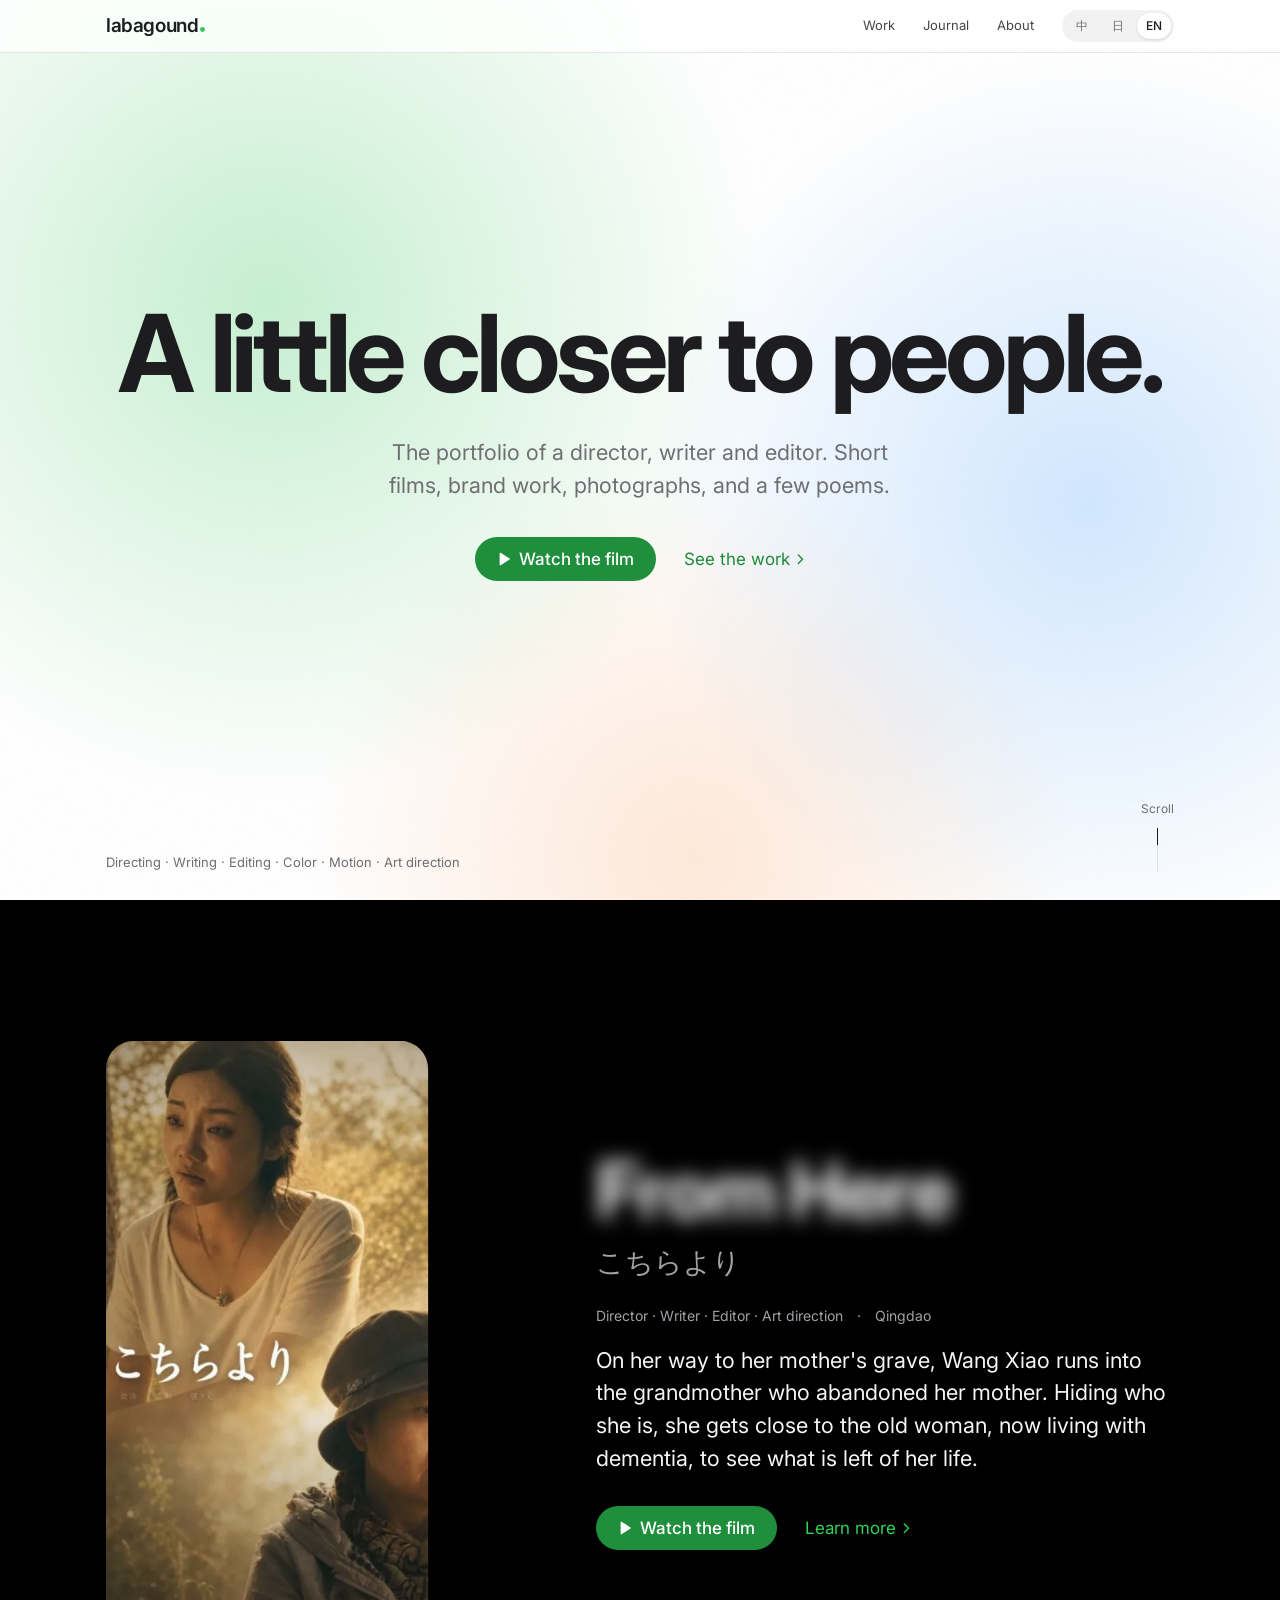
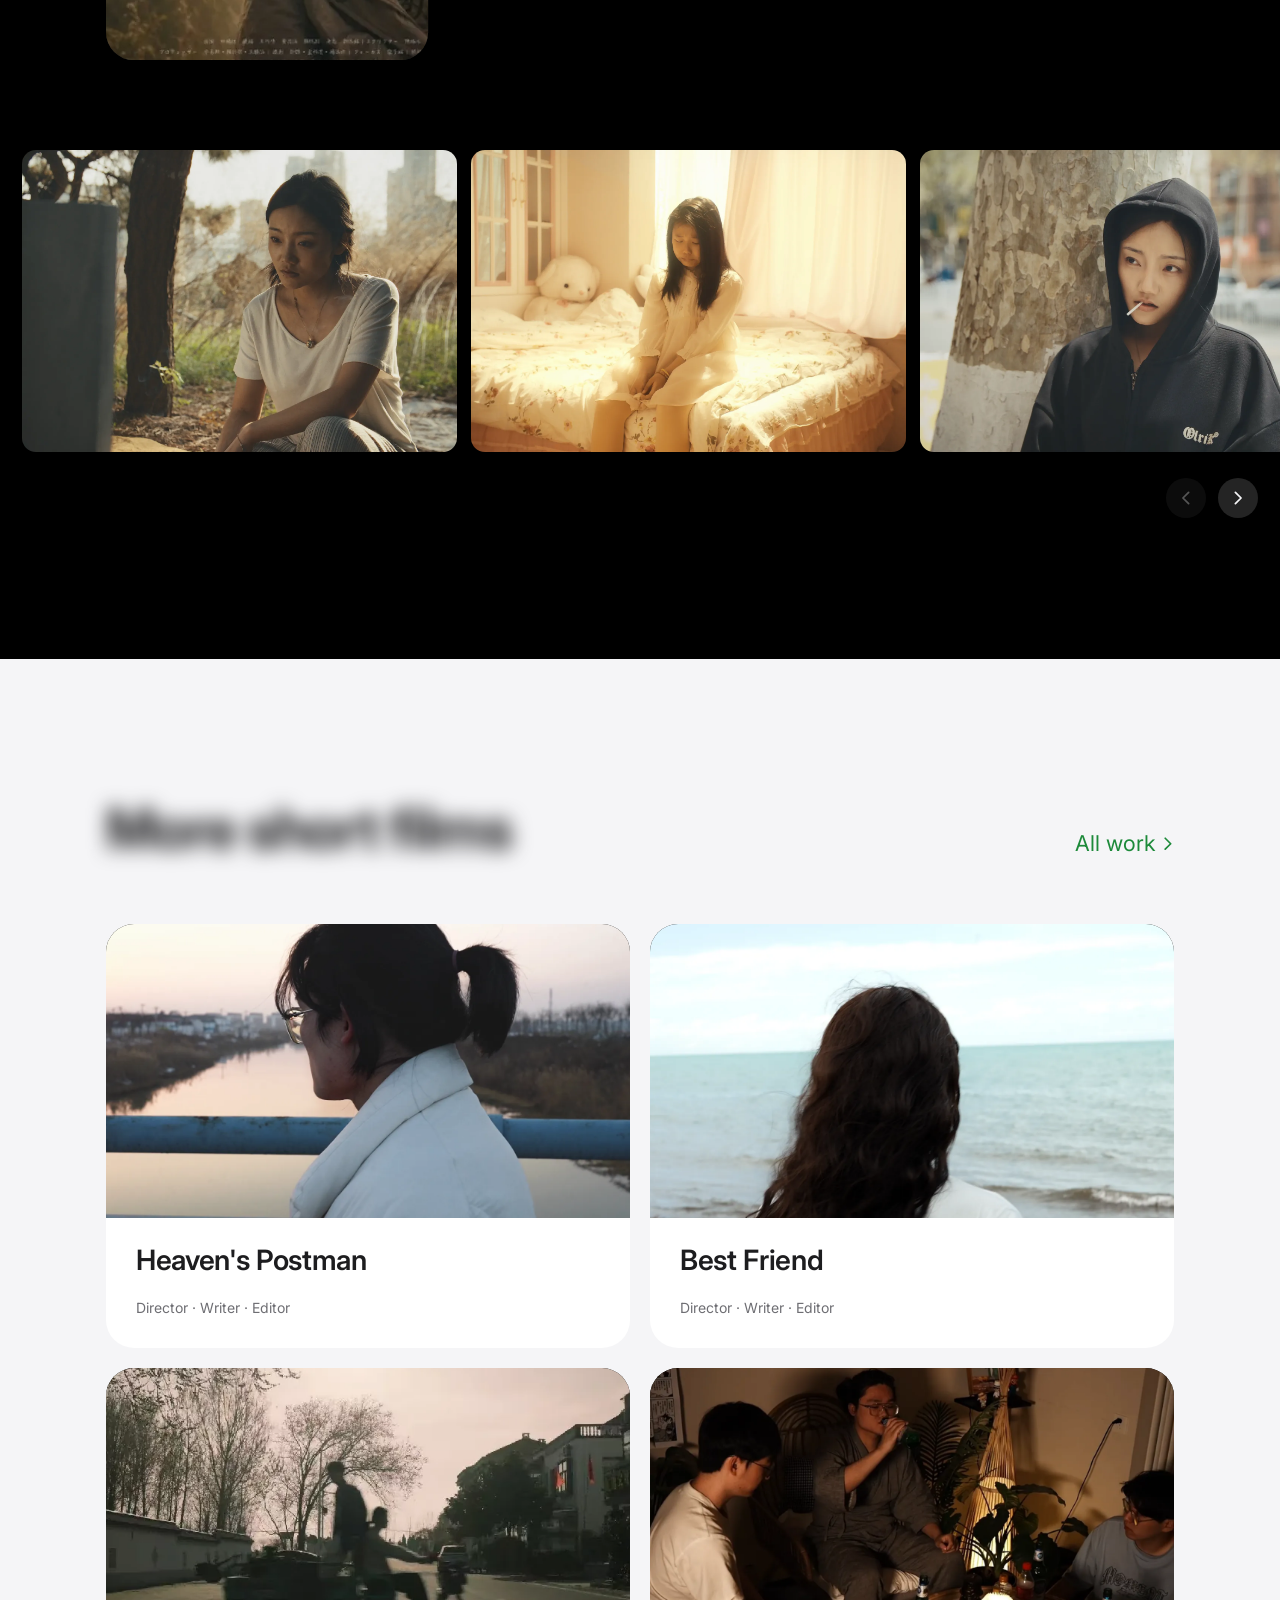
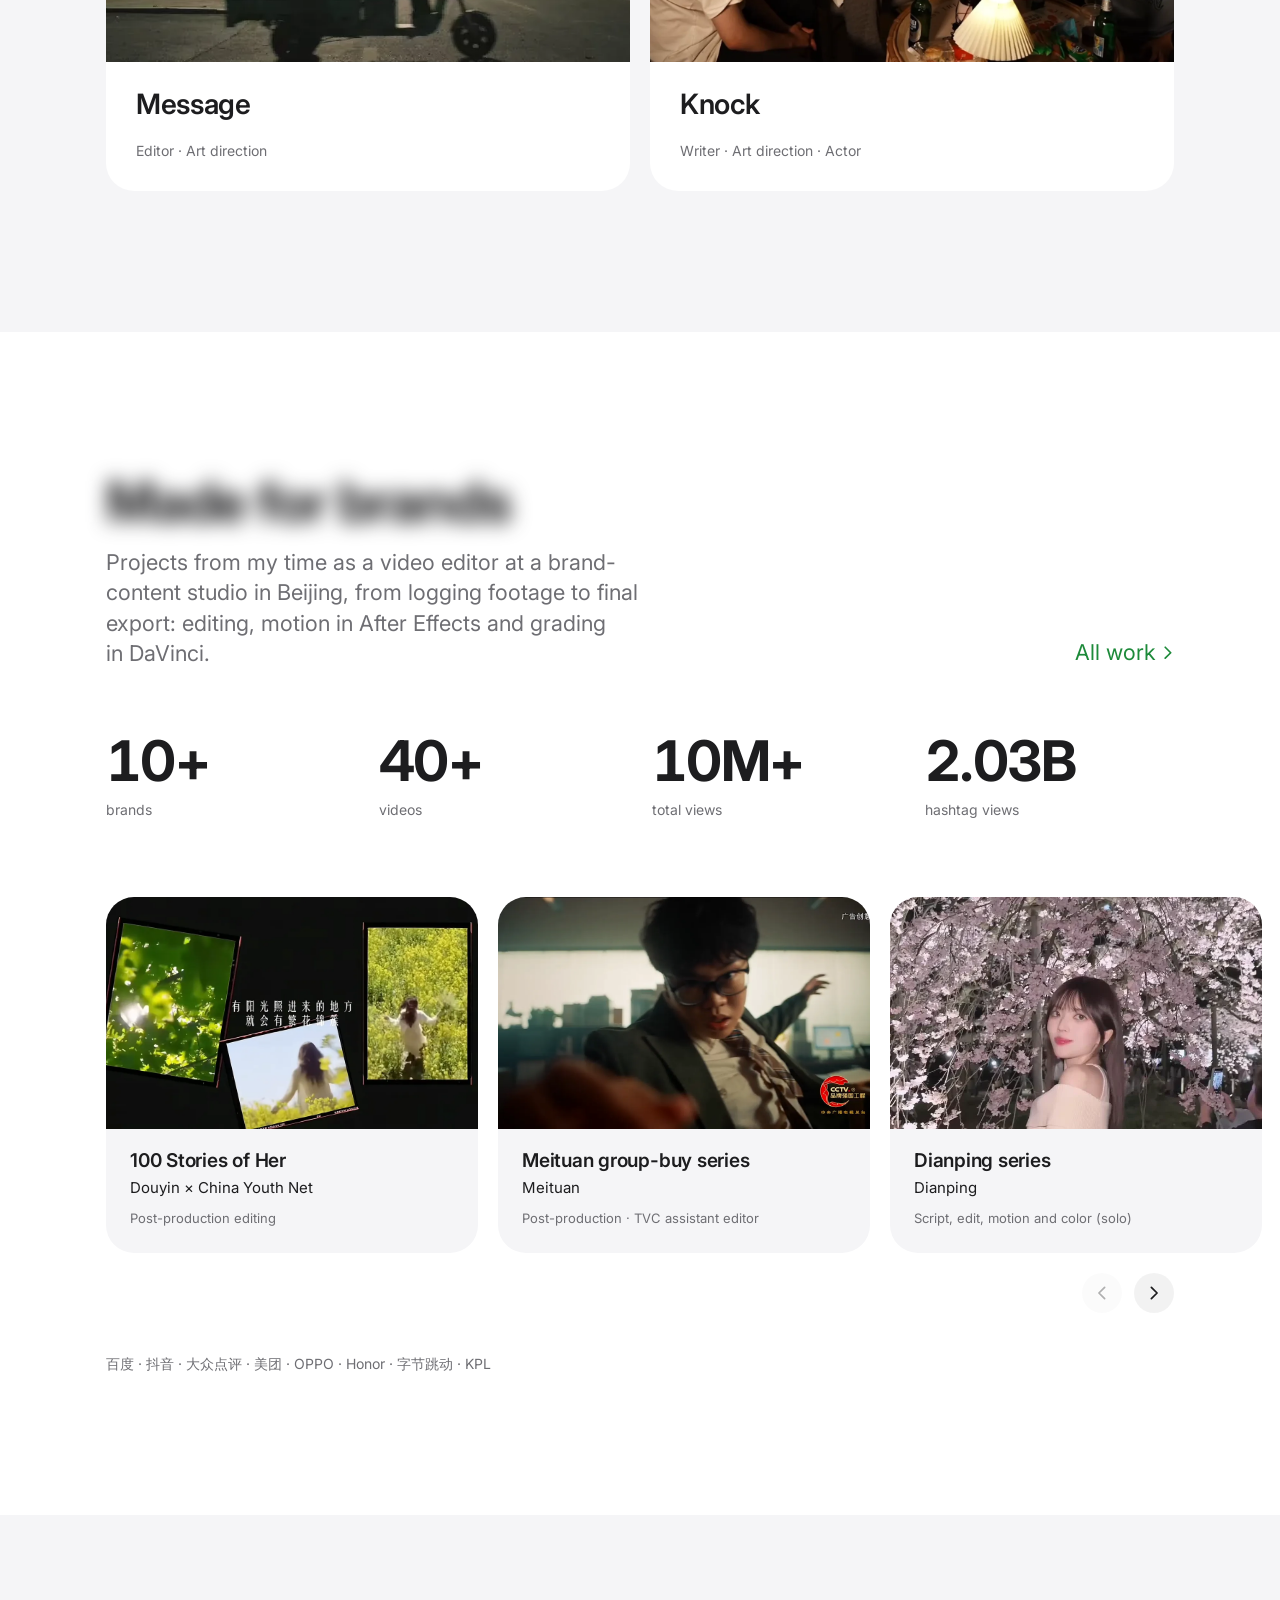
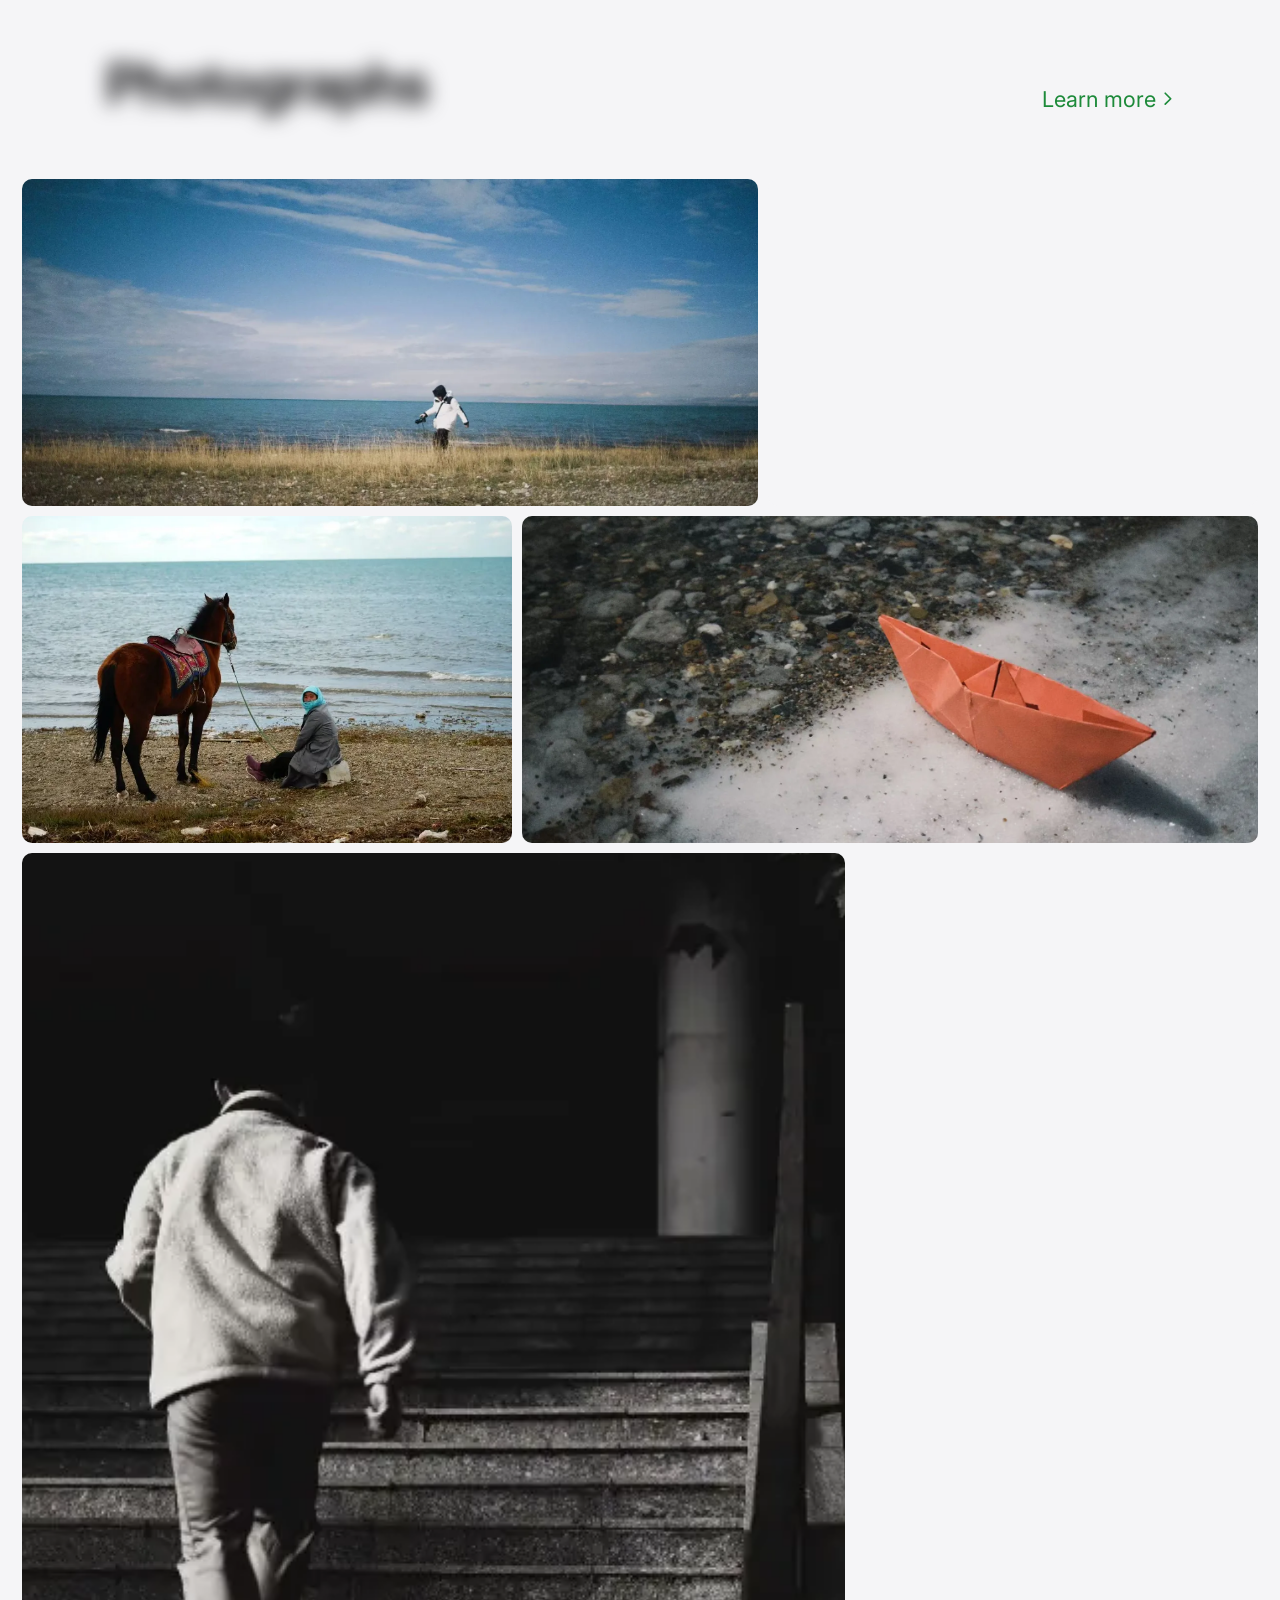
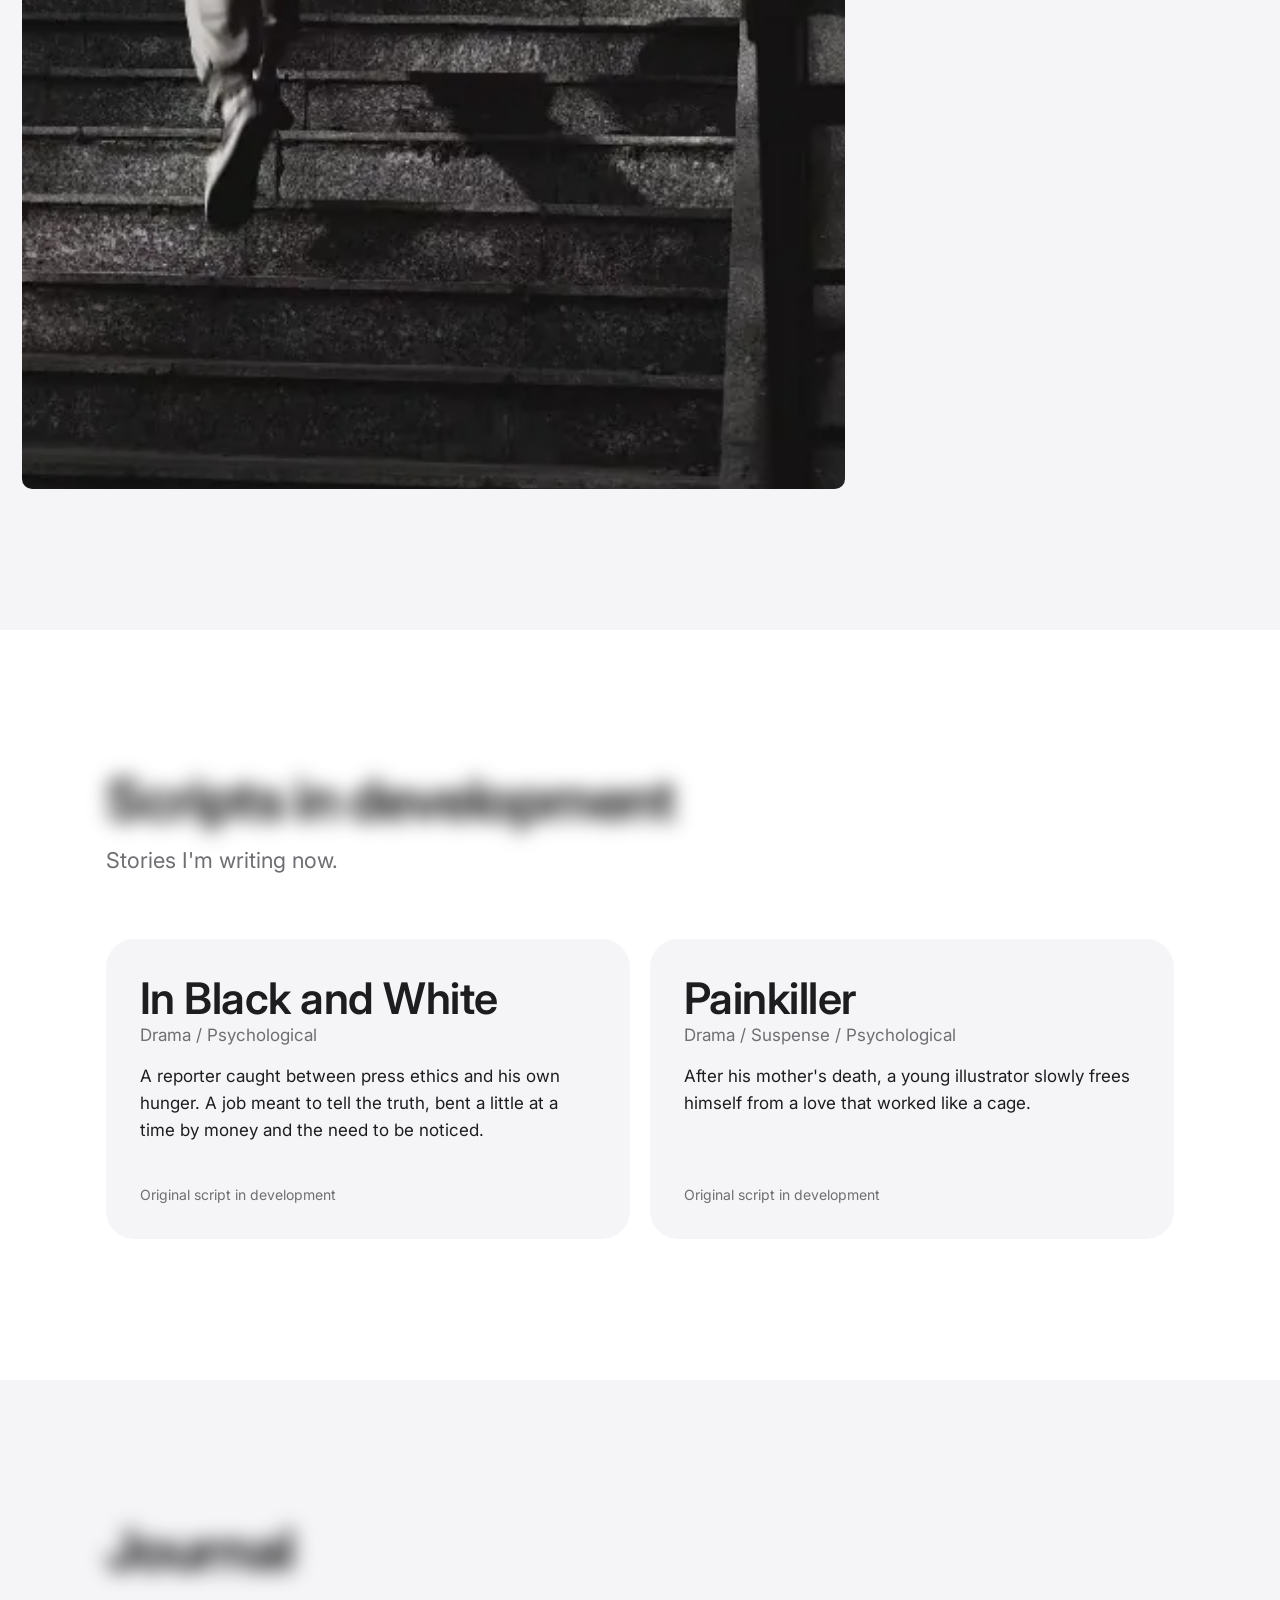
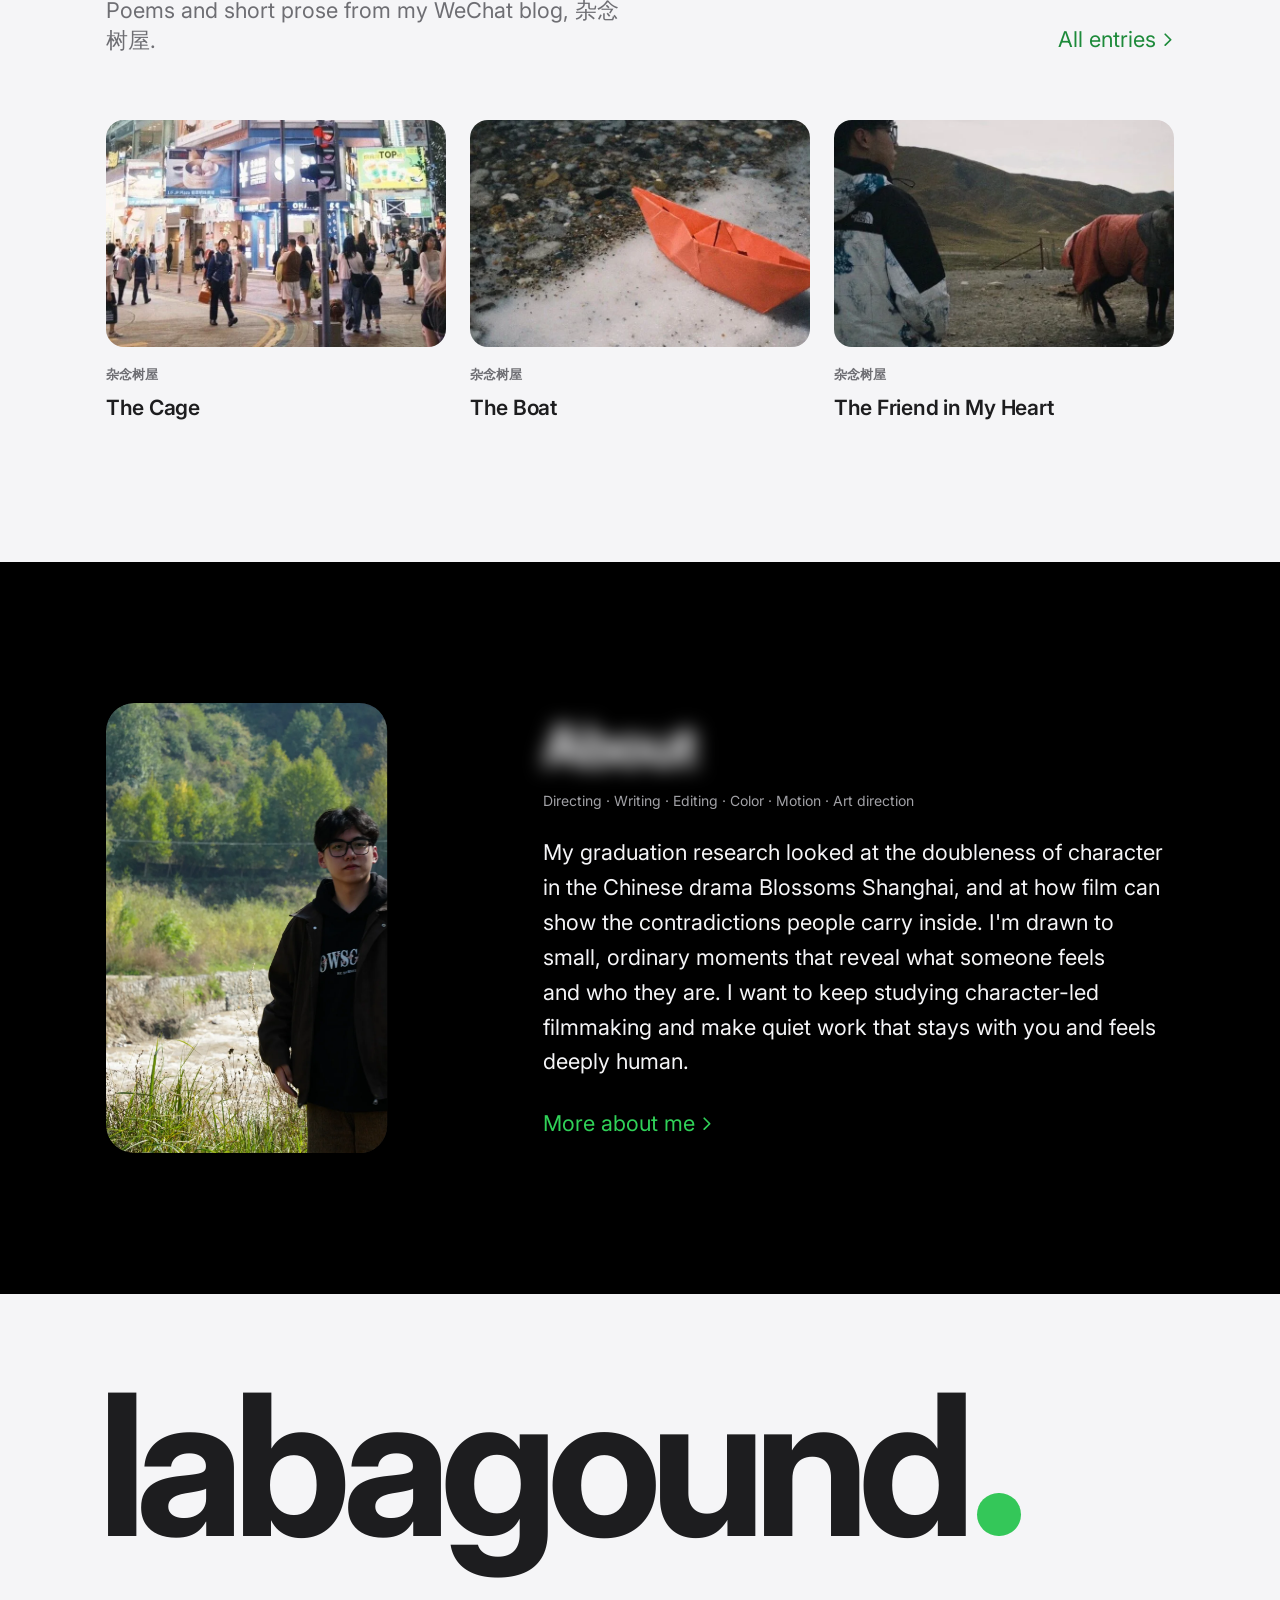
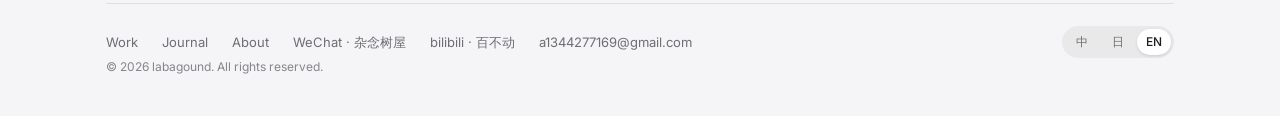
==== commit 9b32edb2: "Add work email, L. site icon, and プロフィール for Japanese About Co-Authored-By: Claude Opus 5.5 <noreply" ====
--- a/index.html
+++ b/index.html
@@ -11,7 +11,9 @@
 <link rel="preconnect" href="https://fonts.gstatic.com" crossorigin>
 <link rel="stylesheet" href="https://fonts.googleapis.com/css2?family=Inter:wght@400;500;600;700&display=swap">
 <link rel="stylesheet" href="assets/site.css">
-<link rel="icon" href="data:image/svg+xml,%3Csvg xmlns='http://www.w3.org/2000/svg' viewBox='0 0 32 32'%3E%3Crect width='32' height='32' rx='8' fill='%23000'/%3E%3Crect x='6' y='11' width='20' height='10' rx='1.5' fill='%23fff'/%3E%3C/svg%3E">
+<link rel="icon" href="favicon.svg" type="image/svg+xml">
+<link rel="icon" href="favicon-32.png" sizes="32x32" type="image/png">
+<link rel="apple-touch-icon" href="apple-touch-icon.png">
 </head>
 <body>
 <header class="nav" id="nav"></header>
--- a/assets/site.css
+++ b/assets/site.css
@@ -149,15 +149,22 @@
   .nav__menu { display: grid; }
   .nav__in { gap: 12px; }
   .sheet[data-open="true"] {
-    display: flex; flex-direction: column; position: fixed; inset: calc(53px + env(safe-area-inset-top, 0px)) 0 0; z-index: 49;
-    background: var(--bg); overflow-y: auto; overscroll-behavior: contain;
-    padding-block: 8px calc(24px + env(safe-area-inset-bottom, 0px));
-    animation: sheet .35s var(--ease);
+    display: block; position: fixed; inset: calc(53px + env(safe-area-inset-top, 0px)) 0 0; z-index: 49;
   }
-  .sheet__in { display: flex; flex-direction: column; width: 100%; }
+  /* the dim layer fades on its own, so the panel's blur works from the first frame */
+  .sheet[data-open="true"]::before { content: ""; position: absolute; inset: 0; background: rgba(0, 0, 0, 0.12); animation: sheet .3s ease; pointer-events: none; }
+  .sheet__in {
+    display: flex; flex-direction: column; width: 100%; max-width: none;
+    padding-block: 10px 22px;
+    background: var(--nav-bg);
+    -webkit-backdrop-filter: saturate(180%) blur(20px); backdrop-filter: saturate(180%) blur(20px);
+    border-radius: 0 0 22px 22px; box-shadow: 0 18px 36px -22px rgba(0, 0, 0, 0.3);
+    position: relative; will-change: transform; animation: panelIn .42s cubic-bezier(.22, .9, .26, 1) both;
+  }
+  @keyframes panelIn { from { transform: translate3d(0, -100%, 0); } to { transform: none; } }
   .sheet__link {
     display: block; padding: 10px 0; font-size: 30px; font-weight: 600; color: var(--ink) !important;
-    animation: sheetItem .45s var(--ease) both; animation-delay: calc(var(--i) * 50ms + 40ms);
+    animation: sheetItem .4s var(--ease) both; animation-delay: calc(var(--i) * 45ms + 230ms);
   }
   .sheet__link:hover, .sheet__link:active { text-decoration: none; }
   .sheet__link[aria-current="page"] { color: var(--ink-2) !important; }
@@ -767,3 +774,24 @@
 #main[data-motion="calm"] [data-reveal="text"] { --rv-x: -32px; transition: opacity .9s var(--ease), transform 1s var(--ease); transition-delay: var(--rv-d, 0ms); }
 #main[data-motion="calm"] [data-reveal="text"]:not(.is-in) { filter: none; }
 #main[data-motion="calm"] [data-reveal="title"][data-side="right"] { --rv-x: -64px; }
+
+/* phone: no full-width black bands; the page stays in light tones from top to bottom */
+@media (max-width: 760px) {
+  .band--cinema {
+    --cinema: var(--bg-alt); --cinema-alt: var(--surface); --cinema-ink: var(--ink); --cinema-2: var(--ink-2); --cinema-link: var(--link);
+    background: var(--bg-alt); color: var(--ink);
+  }
+  .band--cinema .paddle { background: var(--chip); color: var(--ink); }
+  .band--cinema .paddle:hover { background: var(--line); }
+  .band--cinema .btn--ghost { color: var(--link) !important; }
+  .lead + .band--cinema { padding-top: var(--band); }
+}
+
+/* about: work email */
+.mail { display: flex; align-items: baseline; flex-wrap: wrap; gap: 8px 18px; padding: 16px 0; border-bottom: 1px solid var(--line); margin-top: 0 !important; }
+.mail .socials__k { width: 7.5em; flex: none; }
+.mail__addr { color: var(--ink) !important; font-weight: 600; }
+.mail__addr:hover { color: var(--link) !important; text-decoration: none; }
+.mail code { font-family: inherit; font-size: var(--t-lead); user-select: all; word-break: break-all; }
+.mail button { margin-left: auto; height: 30px; padding: 0 14px; border-radius: 999px; border: 0; background: var(--chip); color: var(--ink); font-size: 13px; cursor: pointer; }
+.mail button:hover { background: var(--line); }
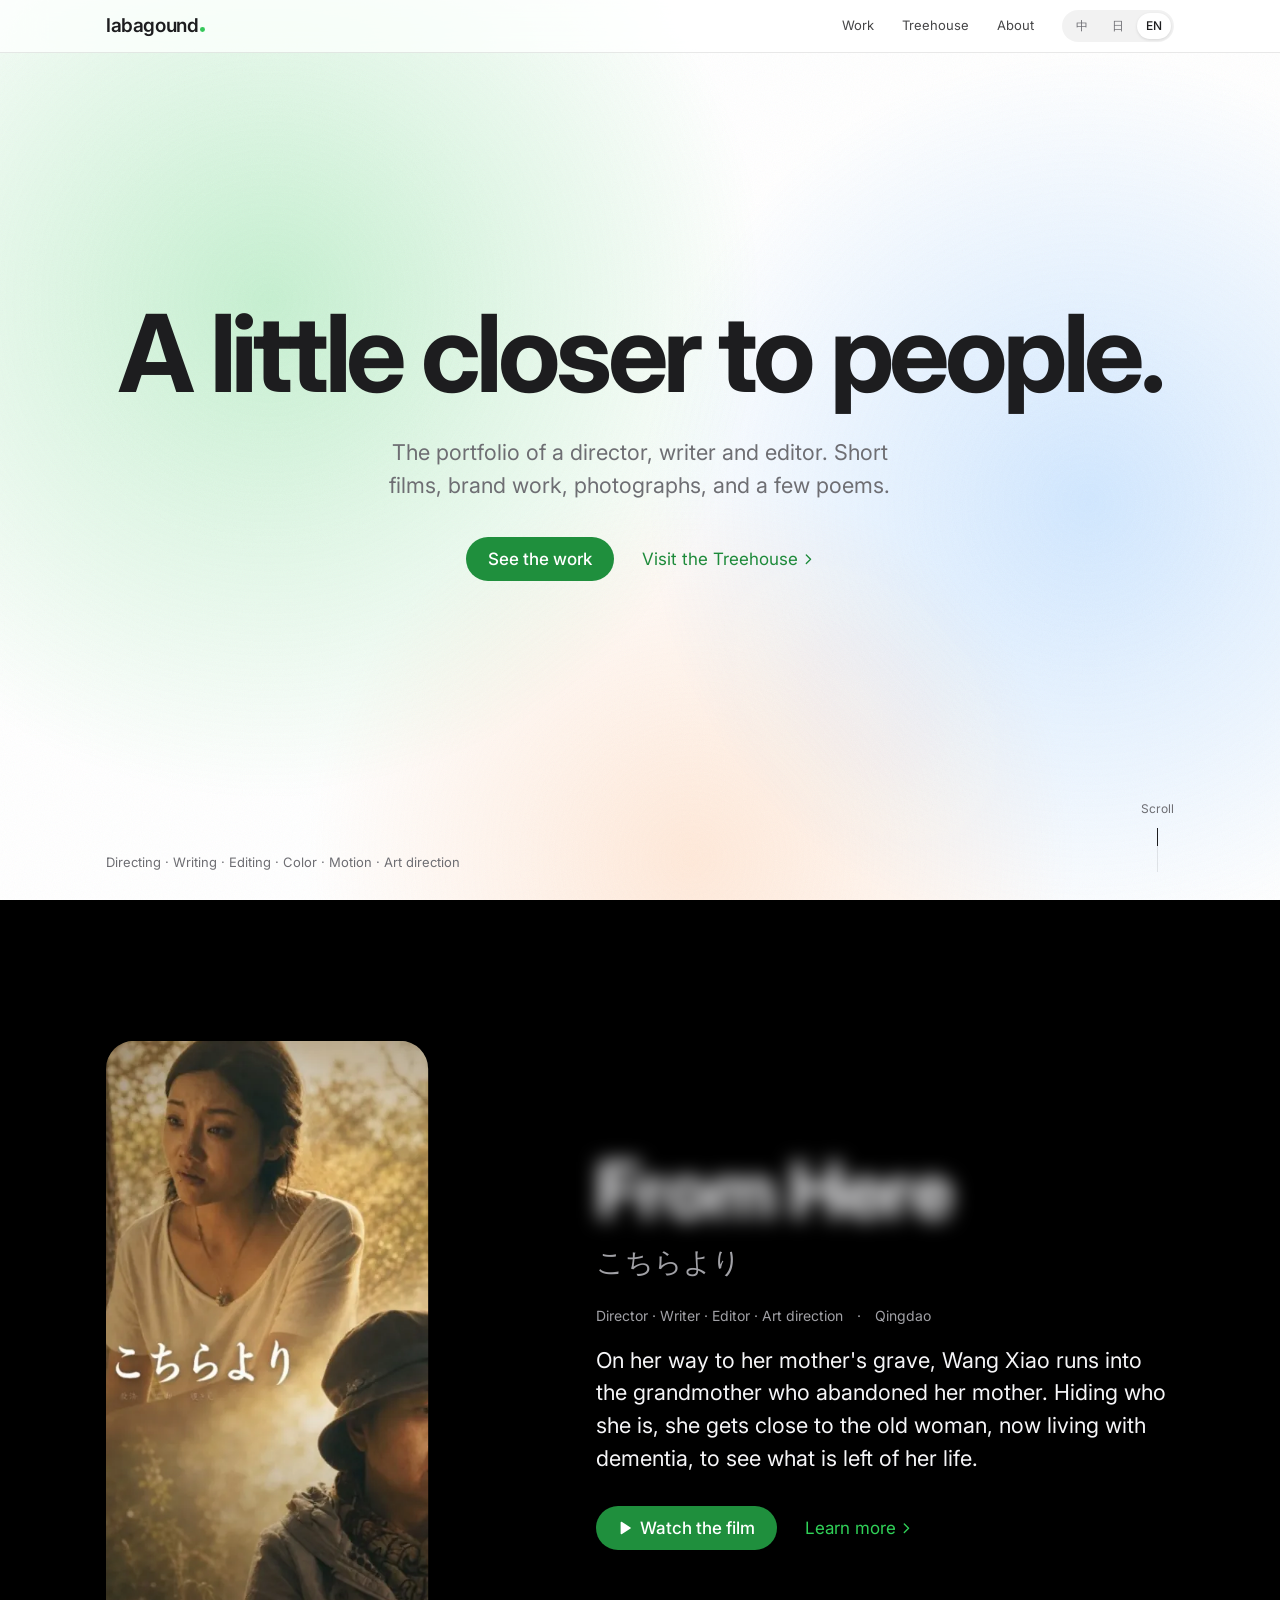
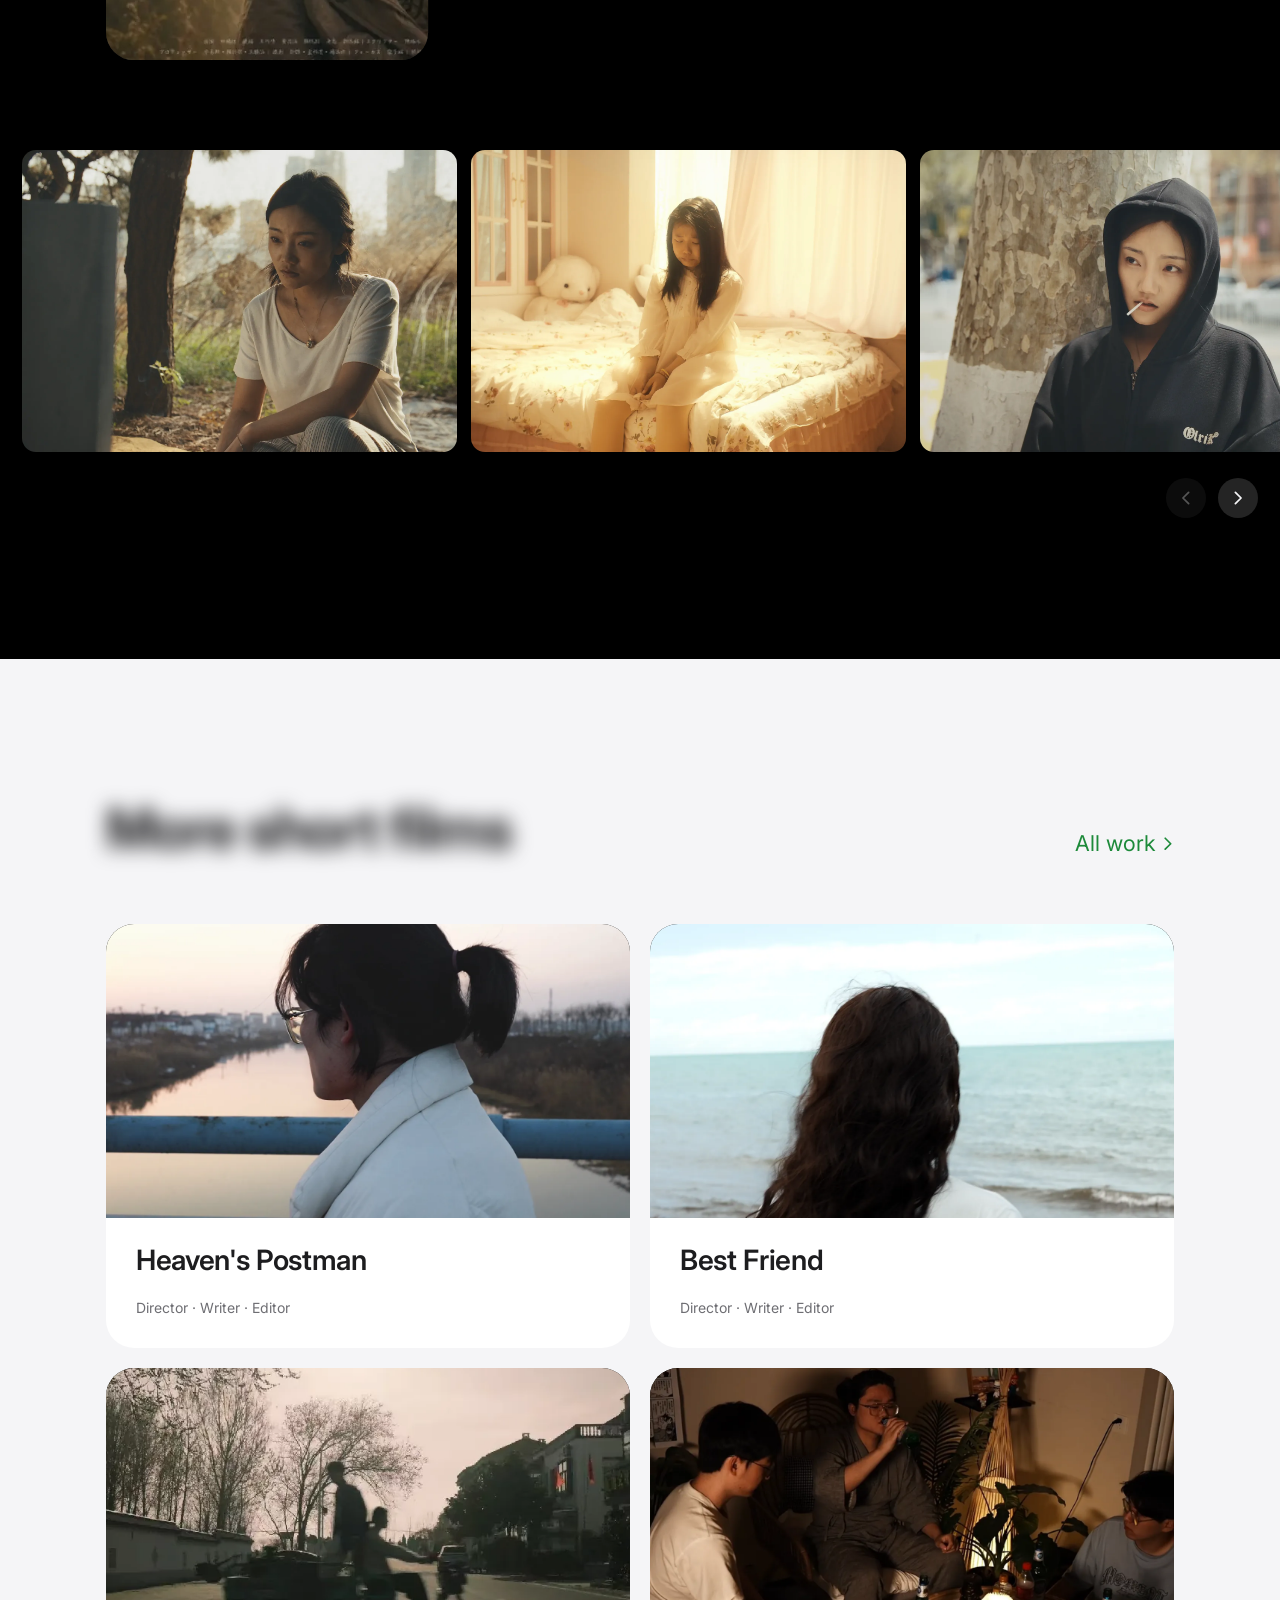
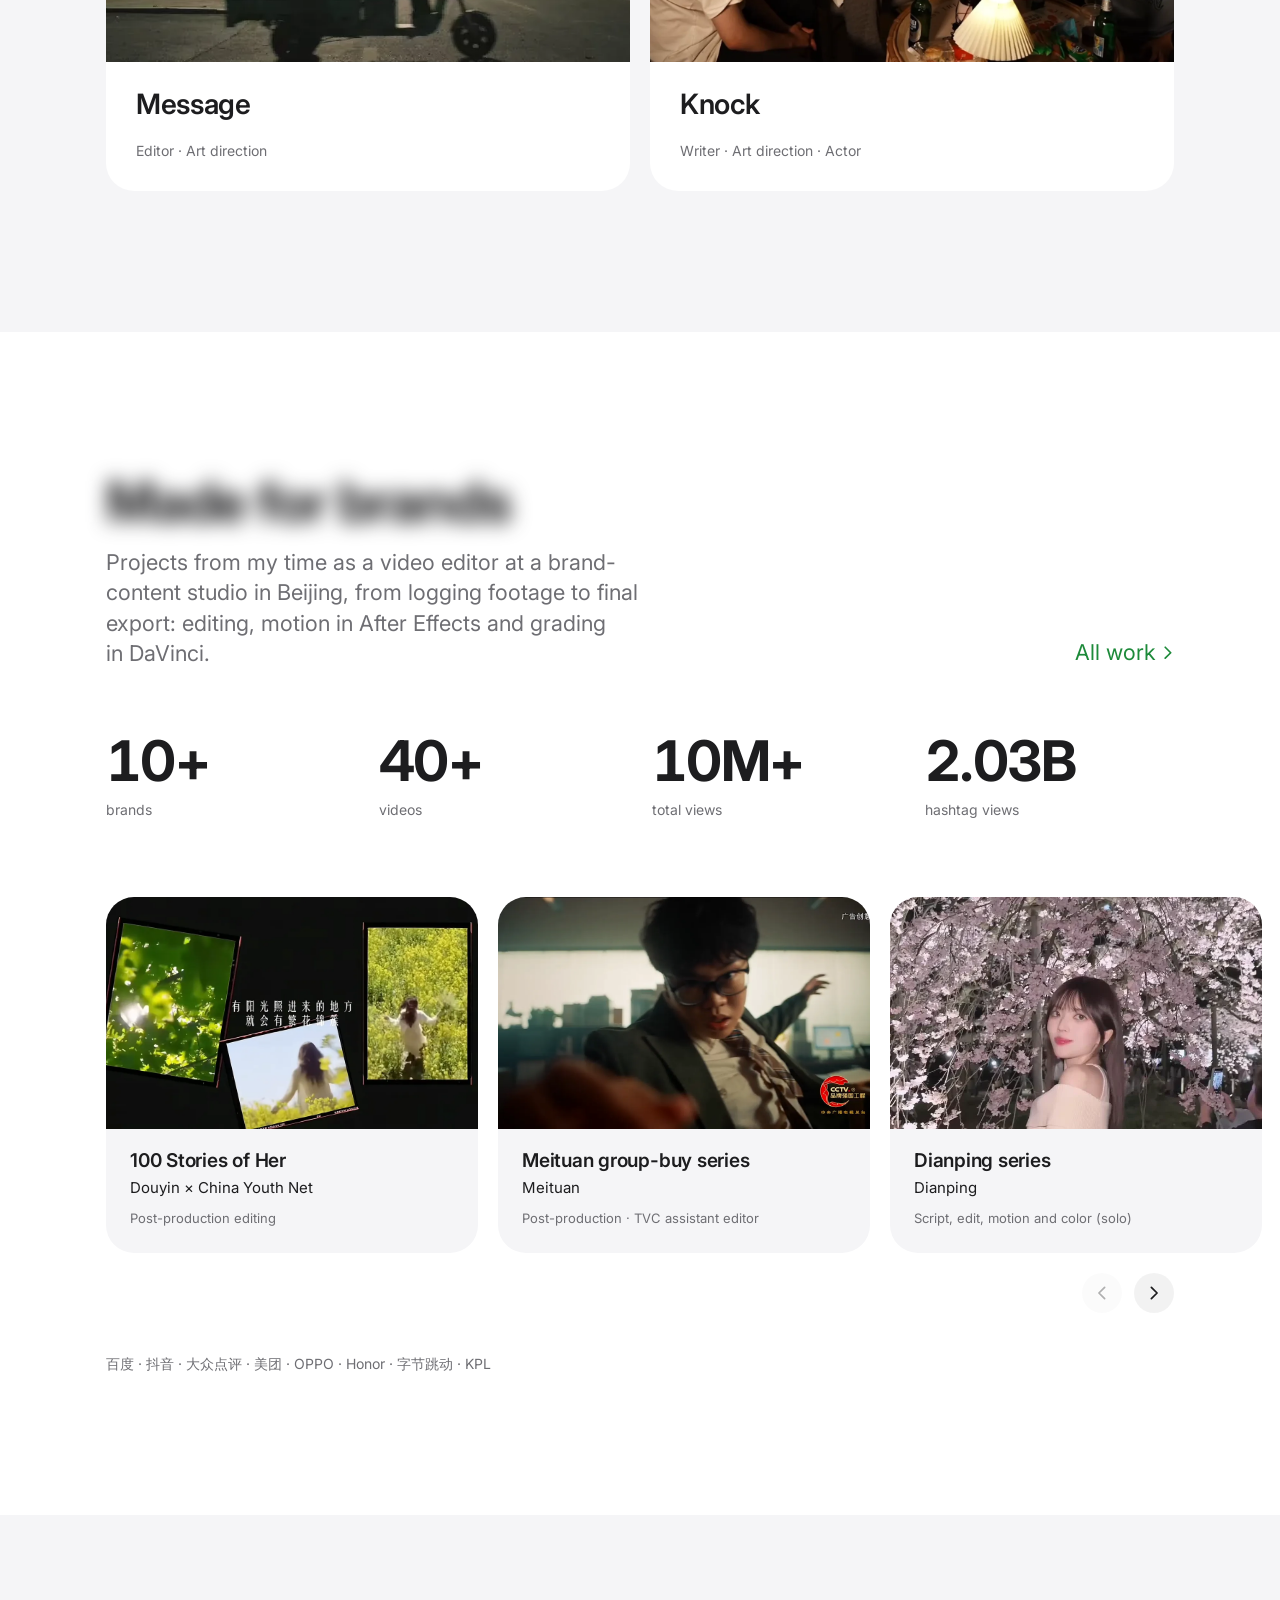
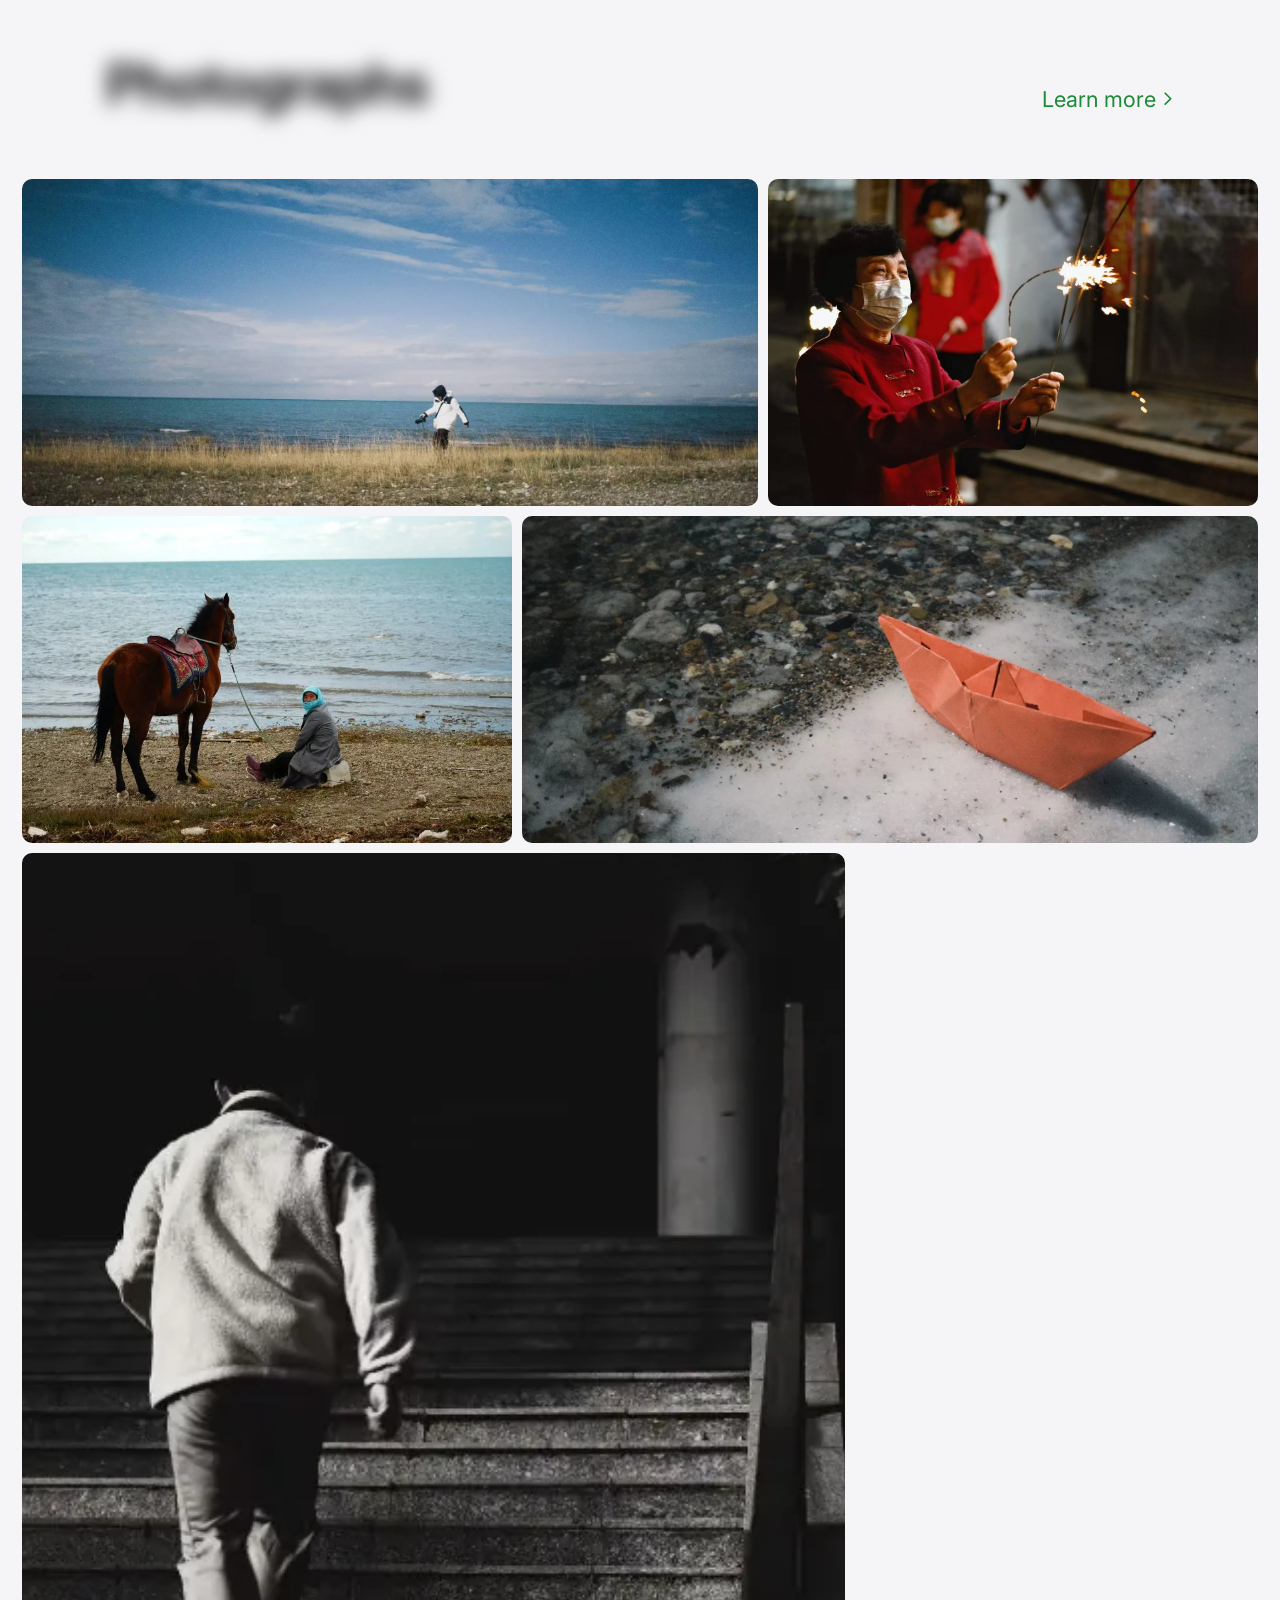
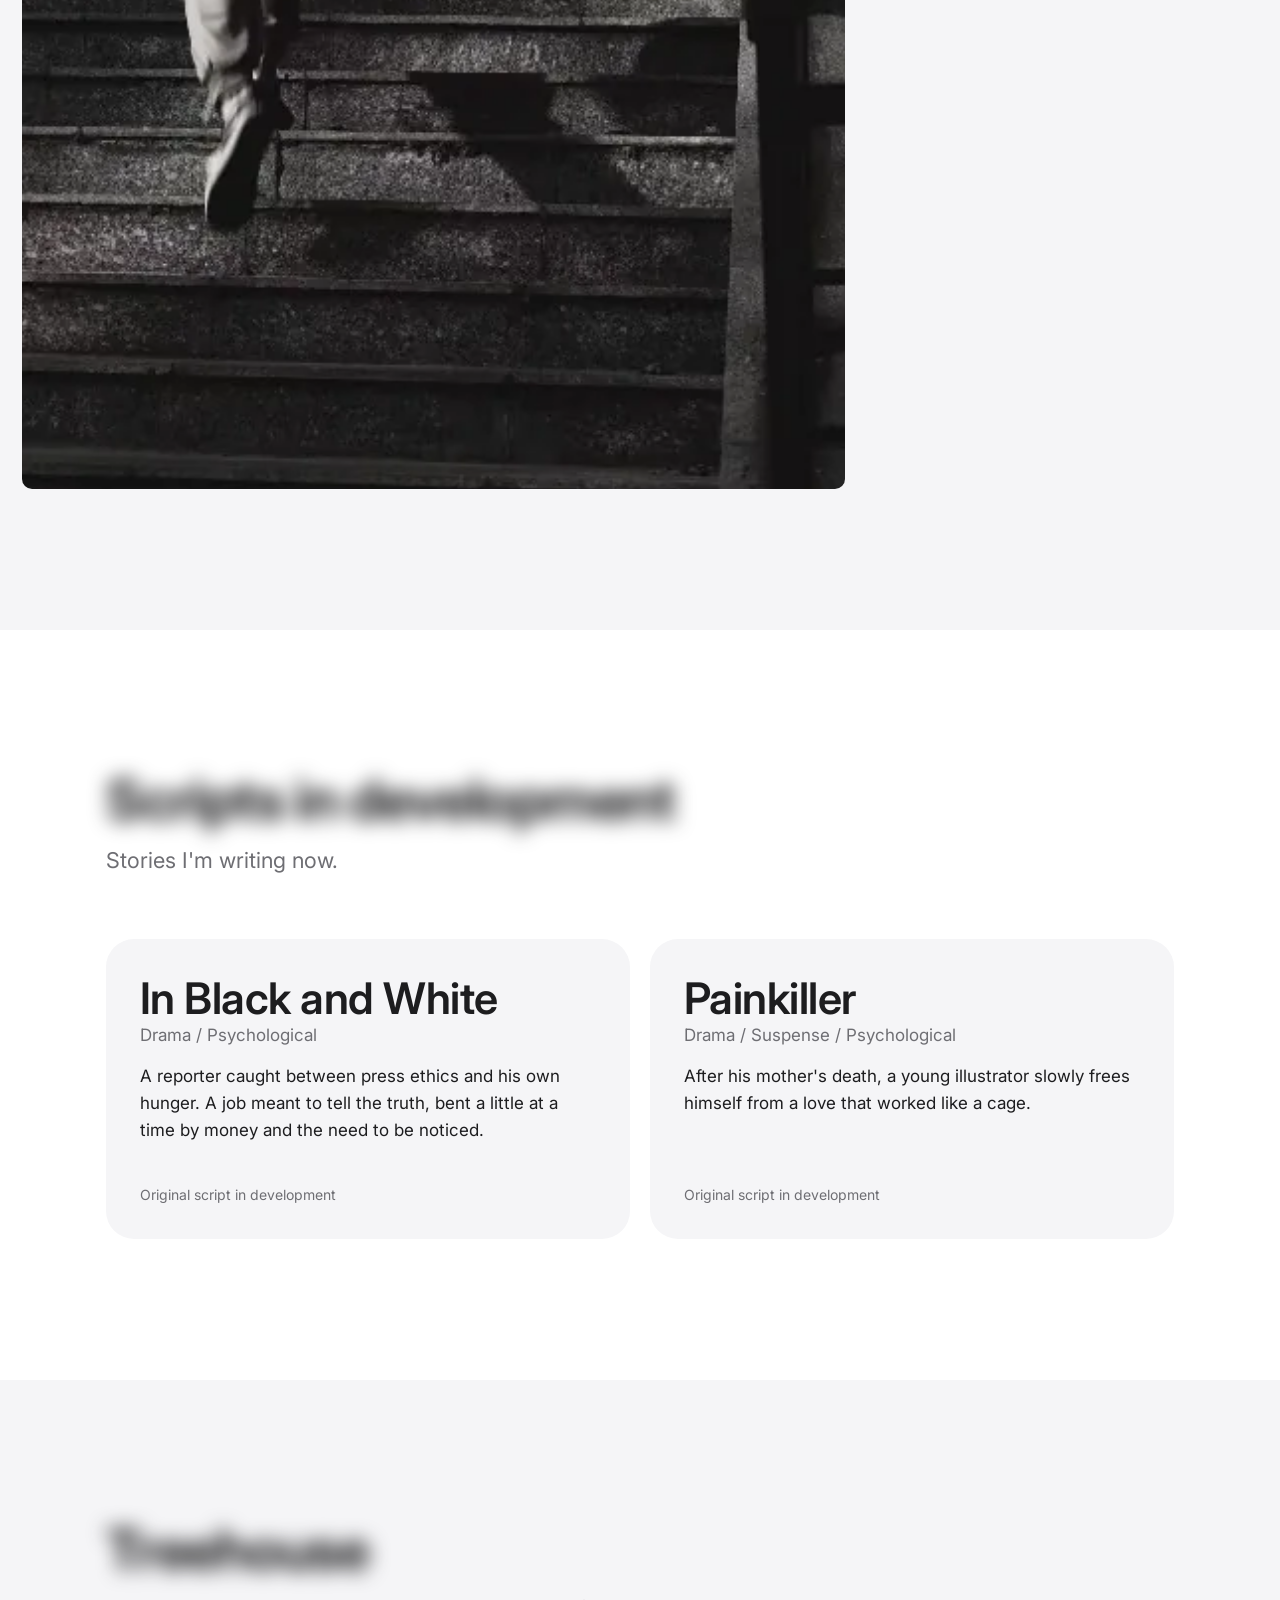
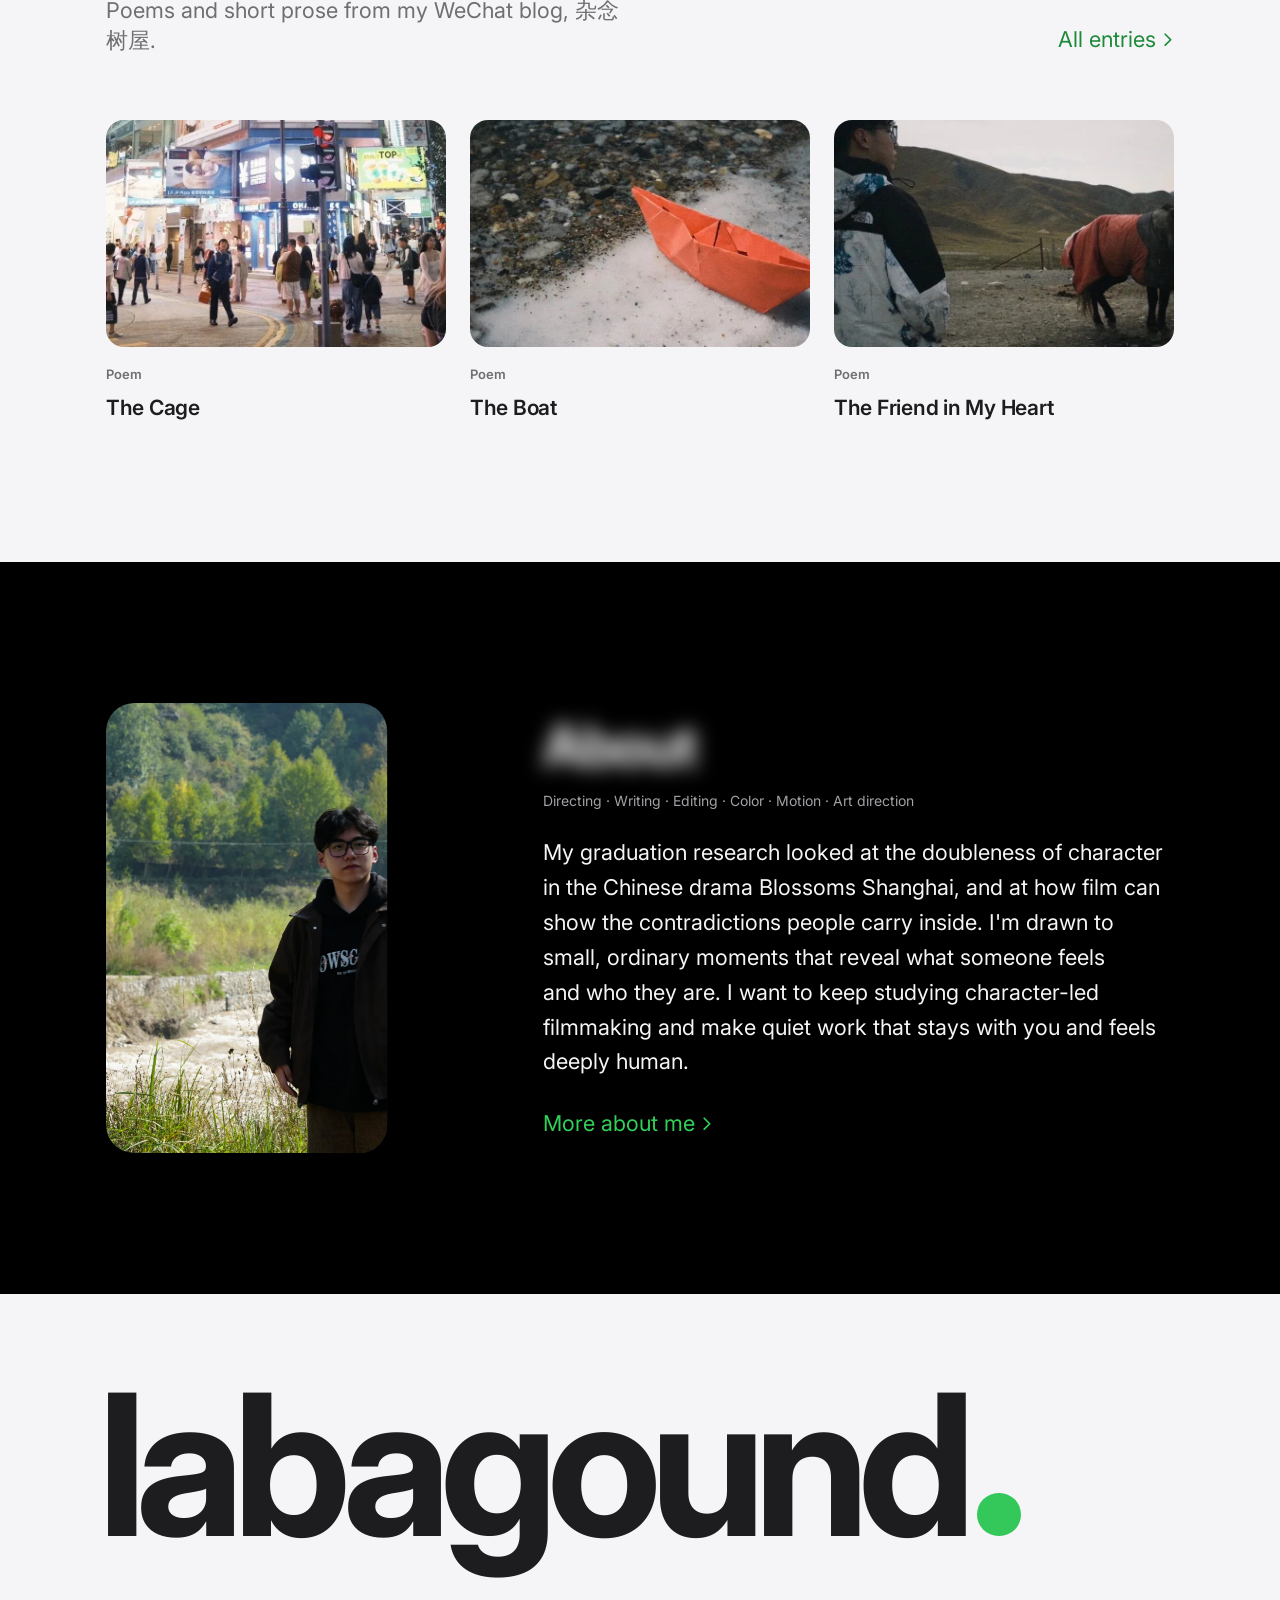
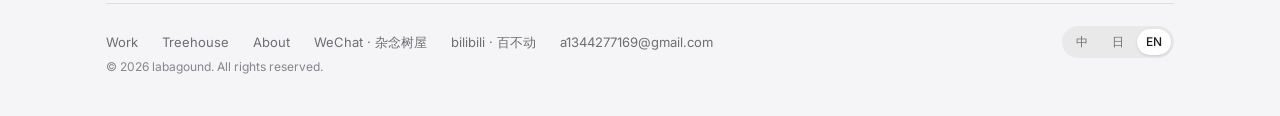
==== commit a832bfcf: "Top bar is in the page from the first paint; no-cache for pages, scripts and content Co-Authored-By:" ====
--- a/index.html
+++ b/index.html
@@ -16,7 +16,7 @@
 <link rel="apple-touch-icon" href="apple-touch-icon.png">
 </head>
 <body>
-<header class="nav" id="nav"></header>
+<header class="nav" id="nav"><div class="wrap nav__in"><a class="nav__mark" href="#" aria-label="labagound"><span class="mark">labagound<i class="dot" aria-hidden="true"></i></span></a><button class="nav__menu" type="button" aria-label="Menu"><svg viewBox="0 0 18 18" aria-hidden="true"><path d="M2 6h14M2 12h14" fill="none" stroke="currentColor" stroke-width="1.6" stroke-linecap="round"/></svg></button></div></header>
 <main id="main"></main>
 <footer class="foot" id="foot"></footer>
 <noscript><p style="padding:40px;text-align:center">This site needs JavaScript. / 本网站需要 JavaScript。 / このサイトには JavaScript が必要です。</p></noscript>
--- a/assets/site.css
+++ b/assets/site.css
@@ -795,3 +795,11 @@
 .mail code { font-family: inherit; font-size: var(--t-lead); user-select: all; word-break: break-all; }
 .mail button { margin-left: auto; height: 30px; padding: 0 14px; border-radius: 999px; border: 0; background: var(--chip); color: var(--ink); font-size: 13px; cursor: pointer; }
 .mail button:hover { background: var(--line); }
+
+/* top bar is always fixed to the top of the screen (clear of the status bar),
+   and the cover runs underneath it so the first screen is truly full screen */
+.nav { position: fixed; top: 0; left: 0; right: 0; padding-top: env(safe-area-inset-top, 0px); }
+body::before { display: none; }
+#main { padding-top: calc(53px + env(safe-area-inset-top, 0px)); }
+.lead { margin-top: calc(-53px - env(safe-area-inset-top, 0px)); min-height: 100svh; }
+@supports (height: 100dvh) { .lead { min-height: 100dvh; } }
